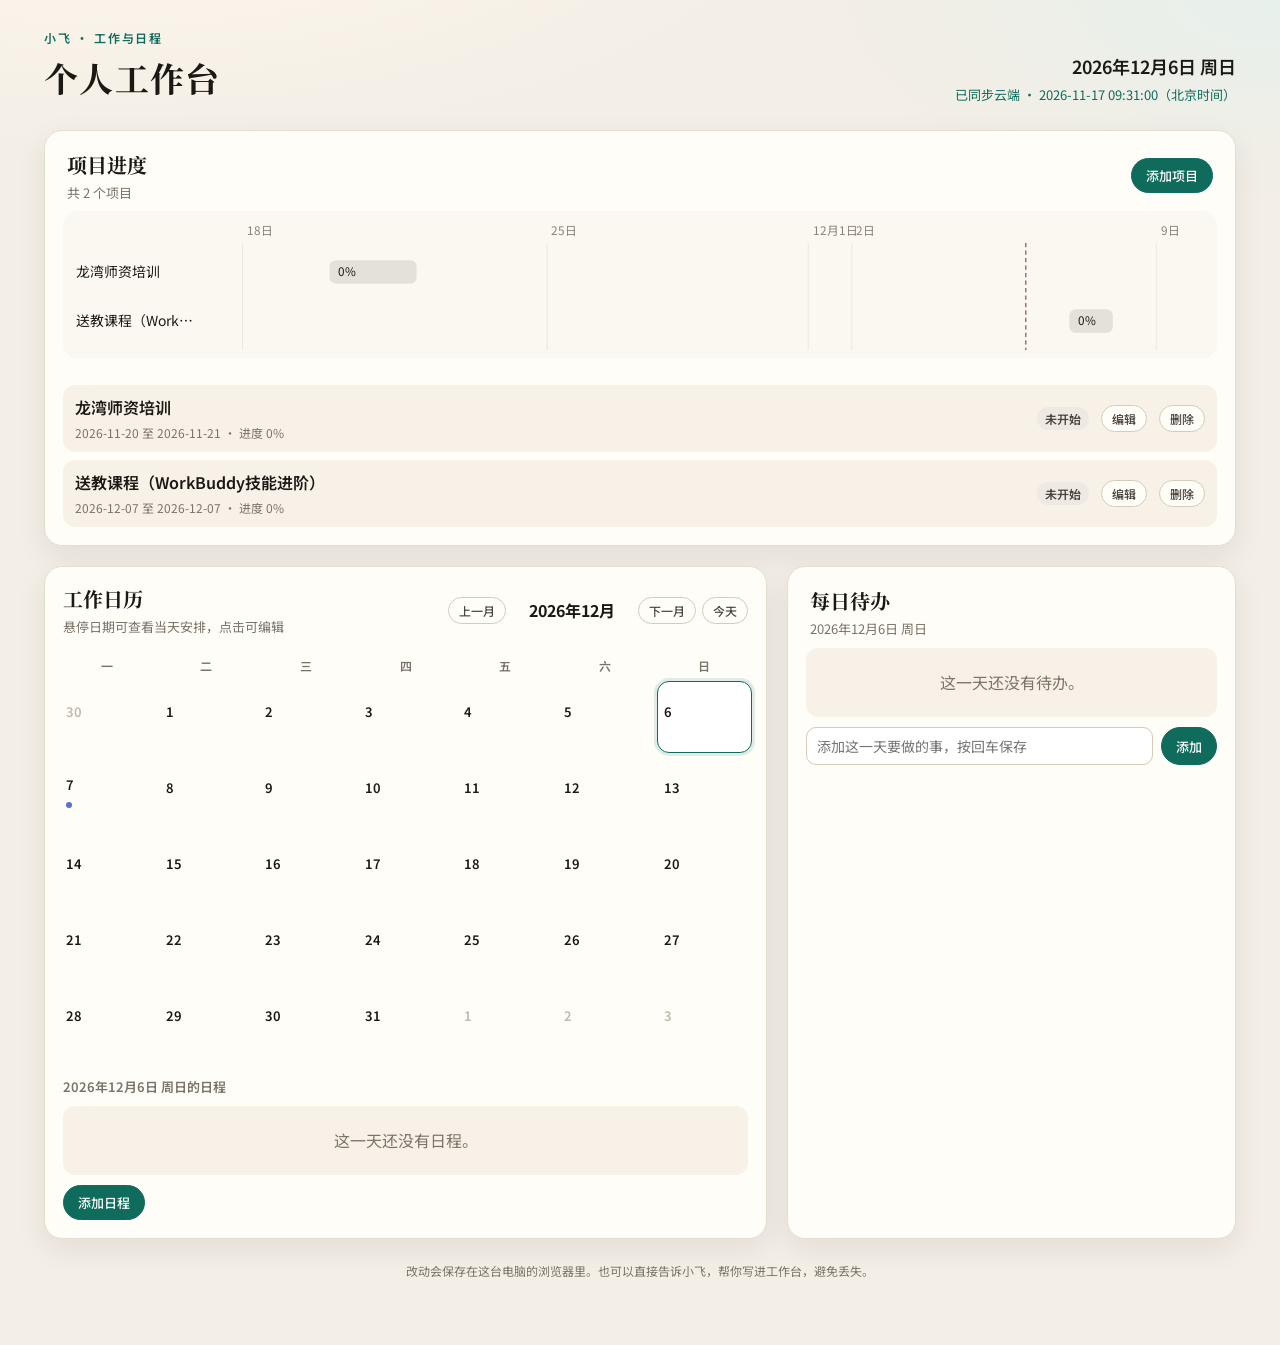
==== docs/workbench/index.html @ 5ea53471 "Add personal workbench static pages under docs/workbench Publish the workbench at /workbench/ on Git" ====
<!DOCTYPE html>
<html lang="zh-Hans">
<head>
  <meta charset="UTF-8" />
  <meta name="viewport" content="width=device-width, initial-scale=1" />
  <title>个人工作台</title>
  <link rel="preconnect" href="https://fonts.googleapis.com" />
  <link rel="preconnect" href="https://fonts.gstatic.com" crossorigin />
  <link href="https://fonts.googleapis.com/css2?family=Noto+Sans+SC:wght@400;500;600;700&family=Noto+Serif+SC:wght@600;700&display=swap" rel="stylesheet" />
  <style>
    :root {
      --bg: #f3eee6;
      --bg-deep: #ebe4d8;
      --paper: #fffdf8;
      --paper-2: #f7f1e8;
      --ink: #1c1915;
      --ink-2: #4a453d;
      --ink-3: #7a7368;
      --line: #e5ddd0;
      --line-strong: #d4cbb8;
      --teal: #0f6b5c;
      --teal-deep: #0b5448;
      --teal-soft: #e6f3ef;
      --amber: #b45309;
      --amber-soft: #f8ead8;
      --rose: #9f2d3a;
      --rose-soft: #f8e8ea;
      --green: #2f6f4e;
      --green-soft: #e5f3ea;
      --shadow: 0 10px 30px rgba(50, 40, 20, 0.08);
      --shadow-hover: 0 16px 40px rgba(50, 40, 20, 0.14);
      --radius: 18px;
      --font: "Noto Sans SC", "PingFang SC", "Microsoft YaHei", sans-serif;
      --serif: "Noto Serif SC", "Songti SC", serif;
    }
    * { box-sizing: border-box; }
    html, body { margin: 0; padding: 0; }
    body {
      font-family: var(--font);
      color: var(--ink);
      background:
        radial-gradient(1200px 500px at 10% -10%, #fff8ec 0%, transparent 60%),
        radial-gradient(900px 400px at 100% 0%, #e7f0eb 0%, transparent 50%),
        var(--bg);
      min-height: 100vh;
      line-height: 1.6;
    }
    button, input, select, textarea { font-family: inherit; }
    button { cursor: pointer; }
    .wrap {
      max-width: 1240px;
      margin: 0 auto;
      padding: 28px 24px 64px;
    }
    header.app-header {
      display: flex;
      align-items: flex-end;
      justify-content: space-between;
      gap: 16px;
      margin-bottom: 24px;
    }
    .brand-kicker {
      margin: 0 0 4px;
      color: var(--teal);
      font-size: 12px;
      font-weight: 600;
      letter-spacing: 0.14em;
    }
    h1 {
      font-family: var(--serif);
      font-size: 34px;
      font-weight: 700;
      margin: 0;
      letter-spacing: 0.04em;
    }
    .header-date {
      text-align: right;
      color: var(--ink-2);
    }
    .header-date strong {
      display: block;
      font-size: 18px;
      font-weight: 600;
      color: var(--ink);
    }
    .header-date span { font-size: 13px; color: var(--ink-3); }
    .sync-status { display: block; margin-top: 4px; }
    .sync-status.ok { color: var(--teal); }
    .sync-status.off { color: var(--amber); }
    .card {
      background: var(--paper);
      border: 1px solid var(--line);
      border-radius: var(--radius);
      box-shadow: var(--shadow);
    }
    .section-head {
      display: flex;
      align-items: center;
      justify-content: space-between;
      gap: 12px;
      padding: 18px 22px 0;
    }
    .section-head h2 {
      margin: 0;
      font-family: var(--serif);
      font-size: 20px;
      font-weight: 700;
    }
    .section-head p {
      margin: 2px 0 0;
      color: var(--ink-3);
      font-size: 13px;
    }
    .btn {
      border: 1px solid var(--line-strong);
      background: var(--paper);
      color: var(--ink-2);
      border-radius: 999px;
      padding: 7px 14px;
      font-size: 13px;
      font-weight: 500;
      transition: 0.15s ease;
    }
    .btn:hover { border-color: var(--teal); color: var(--teal-deep); background: var(--teal-soft); }
    .btn.primary {
      background: var(--teal);
      border-color: var(--teal);
      color: #fff;
    }
    .btn.primary:hover { background: var(--teal-deep); border-color: var(--teal-deep); color: #fff; }
    .btn.ghost { background: transparent; }
    .btn.danger:hover { background: var(--rose-soft); border-color: var(--rose); color: var(--rose); }
    .btn.tiny { padding: 4px 10px; font-size: 12px; }
    .grid-main {
      display: grid;
      grid-template-columns: minmax(0, 1.45fr) minmax(320px, 0.9fr);
      gap: 20px;
      margin-top: 20px;
    }
    .gantt-wrap { padding: 8px 18px 20px; overflow-x: auto; }
    .gantt-empty, .list-empty {
      margin: 16px 22px 22px;
      padding: 22px;
      background: var(--paper-2);
      border-radius: 12px;
      color: var(--ink-3);
      text-align: center;
    }
    .project-list { padding: 0 18px 18px; display: flex; flex-direction: column; gap: 8px; }
    .project-row {
      display: grid;
      grid-template-columns: 1fr auto auto auto;
      gap: 12px;
      align-items: center;
      padding: 10px 12px;
      border-radius: 12px;
      background: var(--paper-2);
    }
    .project-row b { font-weight: 600; }
    .project-row .meta { color: var(--ink-3); font-size: 12px; margin-top: 2px; }
    .status {
      display: inline-flex;
      align-items: center;
      border-radius: 999px;
      padding: 2px 8px;
      font-size: 12px;
      font-weight: 600;
    }
    .status.todo { background: #eeeae3; color: var(--ink-2); }
    .status.doing { background: var(--teal-soft); color: var(--teal-deep); }
    .status.done { background: var(--green-soft); color: var(--green); }
    .status.pause { background: var(--amber-soft); color: var(--amber); }
    .cal-head {
      display: flex;
      align-items: center;
      justify-content: space-between;
      padding: 16px 18px 8px;
    }
    .cal-nav { display: flex; align-items: center; gap: 6px; }
    .cal-title { font-weight: 700; font-size: 16px; min-width: 120px; text-align: center; }
    .cal-weekdays, .cal-grid {
      display: grid;
      grid-template-columns: repeat(7, 1fr);
      gap: 4px;
      padding: 0 14px;
    }
    .cal-weekdays { padding-top: 4px; }
    .cal-weekdays span {
      text-align: center;
      font-size: 12px;
      color: var(--ink-3);
      font-weight: 600;
      padding: 6px 0;
    }
    .day {
      position: relative;
      min-height: 72px;
      border: 1px solid transparent;
      border-radius: 12px;
      padding: 6px 6px 8px;
      background: transparent;
      text-align: left;
      color: var(--ink);
      transition: 0.12s ease;
    }
    .day:hover, .day.has-items:hover {
      background: var(--paper);
      border-color: var(--line-strong);
      box-shadow: var(--shadow);
      z-index: 2;
    }
    .day.out { color: #c0b8aa; }
    .day.today {
      background: var(--teal-soft);
      border-color: #cfe4de;
    }
    .day.selected {
      background: #fff;
      border-color: var(--teal);
      box-shadow: 0 0 0 3px rgba(15, 107, 92, 0.12);
    }
    .day .num { font-size: 13px; font-weight: 600; }
    .dots { display: flex; gap: 3px; margin-top: 8px; flex-wrap: wrap; }
    .dot { width: 6px; height: 6px; border-radius: 50%; }
    .dot.event { background: var(--teal); }
    .dot.todo { background: var(--amber); }
    .dot.project { background: #5b6fd6; }
    .day-preview {
      margin-top: 6px;
      font-size: 11px;
      color: var(--ink-2);
      line-height: 1.35;
      display: -webkit-box;
      -webkit-line-clamp: 2;
      -webkit-box-orient: vertical;
      overflow: hidden;
    }
    .hovercard {
      position: fixed;
      z-index: 40;
      width: 280px;
      background: #fff;
      border: 1px solid var(--line-strong);
      border-radius: 16px;
      box-shadow: var(--shadow-hover);
      padding: 14px 14px 12px;
      pointer-events: none;
      opacity: 0;
      transform: translateY(4px);
      transition: opacity 0.12s ease, transform 0.12s ease;
    }
    .hovercard.show { opacity: 1; transform: translateY(0); }
    .hovercard h3 {
      margin: 0 0 8px;
      font-size: 14px;
      font-family: var(--serif);
    }
    .hovercard .hc-item {
      font-size: 12.5px;
      padding: 5px 0;
      border-top: 1px solid var(--line);
      display: flex;
      gap: 8px;
      align-items: flex-start;
    }
    .hovercard .hc-item:first-of-type { border-top: 0; }
    .hovercard .tag {
      flex: 0 0 auto;
      font-size: 11px;
      font-weight: 600;
      color: var(--teal-deep);
      background: var(--teal-soft);
      border-radius: 999px;
      padding: 0 6px;
      line-height: 18px;
    }
    .hovercard .tag.todo { color: var(--amber); background: var(--amber-soft); }
    .hovercard .tag.project { color: #3d4cb3; background: #eceefb; }
    .hovercard .muted { color: var(--ink-3); font-size: 12px; padding: 6px 0 2px; }
    .day-panel { padding: 8px 18px 18px; }
    .day-panel h3 {
      margin: 12px 0 8px;
      font-size: 13px;
      color: var(--ink-3);
      font-weight: 600;
    }
    .event-row, .todo-row {
      display: flex;
      align-items: flex-start;
      gap: 10px;
      padding: 10px 12px;
      border-radius: 12px;
      background: var(--paper-2);
      margin-bottom: 8px;
    }
    .todo-row.done .todo-text { color: var(--ink-3); text-decoration: line-through; }
    .todo-row .todo-text, .event-row .event-text { flex: 1; }
    .event-time { color: var(--teal-deep); font-size: 12px; font-weight: 600; min-width: 92px; }
    .check {
      width: 18px; height: 18px; border-radius: 5px;
      border: 1.5px solid var(--line-strong);
      background: #fff;
      color: #fff;
      display: grid; place-items: center;
      flex: 0 0 18px;
      margin-top: 2px;
      padding: 0;
    }
    .check.on { background: var(--teal); border-color: var(--teal); }
    .composer {
      display: flex;
      gap: 8px;
      margin-top: 8px;
    }
    .composer input, .field input, .field select {
      flex: 1;
      border: 1px solid var(--line-strong);
      background: #fff;
      border-radius: 10px;
      padding: 8px 10px;
      font-size: 14px;
      color: var(--ink);
      outline: none;
    }
    .composer input:focus, .field input:focus, .field select:focus {
      border-color: var(--teal);
      box-shadow: 0 0 0 3px rgba(15, 107, 92, 0.12);
    }
    .todo-count { color: var(--ink-3); font-size: 13px; }
    dialog {
      border: 0;
      border-radius: 20px;
      padding: 0;
      width: min(520px, 92vw);
      box-shadow: var(--shadow-hover);
    }
    dialog::backdrop { background: rgba(40, 32, 20, 0.28); }
    .modal { padding: 22px 22px 18px; }
    .modal h3 { margin: 0 0 14px; font-family: var(--serif); font-size: 20px; }
    .fields { display: grid; grid-template-columns: 1fr 1fr; gap: 12px; }
    .field { display: flex; flex-direction: column; gap: 6px; }
    .field.span-2 { grid-column: 1 / -1; }
    .field label { font-size: 12px; color: var(--ink-3); font-weight: 600; }
    .modal-actions { display: flex; justify-content: flex-end; gap: 8px; margin-top: 16px; }
    .error { color: var(--rose); font-size: 13px; margin-top: 8px; }
    footer.note {
      margin-top: 22px;
      color: var(--ink-3);
      font-size: 12px;
      text-align: center;
    }
    @media (max-width: 900px) {
      .grid-main, .project-row, .fields { grid-template-columns: 1fr; }
      header.app-header { align-items: flex-start; flex-direction: column; }
      .header-date { text-align: left; }
      h1 { font-size: 28px; }
    }
  </style>
</head>
<body>
  <div class="wrap">
    <header class="app-header">
      <div>
        <p class="brand-kicker">小飞 · 工作与日程</p>
        <h1>个人工作台</h1>
      </div>
      <div class="header-date">
        <strong id="todayLabel"></strong>
        <span id="syncStatus" class="sync-status">正在连接云端…</span>
      </div>
    </header>

    <section class="card" id="projectCard">
      <div class="section-head">
        <div>
          <h2>项目进度</h2>
          <p id="projectSummary">甘特图按起止日期展开</p>
        </div>
        <button class="btn primary" id="addProjectBtn" type="button">添加项目</button>
      </div>
      <div class="gantt-wrap" id="ganttWrap"></div>
      <div class="project-list" id="projectList"></div>
    </section>

    <div class="grid-main">
      <section class="card">
        <div class="cal-head">
          <div>
            <h2 style="font-family:var(--serif);font-size:20px;margin:0;">工作日历</h2>
            <p style="margin:2px 0 0;color:var(--ink-3);font-size:13px;">悬停日期可查看当天安排，点击可编辑</p>
          </div>
          <div class="cal-nav">
            <button class="btn tiny" id="prevMonth" type="button">上一月</button>
            <div class="cal-title" id="monthTitle"></div>
            <button class="btn tiny" id="nextMonth" type="button">下一月</button>
            <button class="btn tiny" id="toToday" type="button">今天</button>
          </div>
        </div>
        <div class="cal-weekdays" id="weekdays"></div>
        <div class="cal-grid" id="calGrid"></div>
        <div class="day-panel">
          <h3 id="eventPanelTitle">当天日程</h3>
          <div id="eventList"></div>
          <button class="btn primary" id="addEventBtn" type="button">添加日程</button>
        </div>
      </section>

      <section class="card">
        <div class="section-head">
          <div>
            <h2 id="todoHeading">每日待办</h2>
            <p class="todo-count" id="todoCount"></p>
          </div>
        </div>
        <div class="day-panel">
          <div id="todoList"></div>
          <form class="composer" id="todoForm">
            <input id="todoInput" placeholder="添加这一天要做的事，按回车保存" autocomplete="off" />
            <button class="btn primary" type="submit">添加</button>
          </form>
        </div>
      </section>
    </div>

    <footer class="note">改动会保存在这台电脑的浏览器里。也可以直接告诉小飞，帮你写进工作台，避免丢失。</footer>
  </div>

  <div class="hovercard" id="hovercard"></div>

  <dialog id="projectDialog">
    <form class="modal" id="projectForm">
      <h3 id="projectDialogTitle">添加项目</h3>
      <div class="fields">
        <div class="field span-2">
          <label for="pName">项目名称</label>
          <input id="pName" required placeholder="例如：龙湾师资培训" />
        </div>
        <div class="field">
          <label for="pStart">开始日期</label>
          <input id="pStart" type="date" required />
        </div>
        <div class="field">
          <label for="pEnd">结束日期</label>
          <input id="pEnd" type="date" required />
        </div>
        <div class="field">
          <label for="pProgress">进度（0-100）</label>
          <input id="pProgress" type="number" min="0" max="100" value="0" required />
        </div>
        <div class="field">
          <label for="pStatus">状态</label>
          <select id="pStatus">
            <option>未开始</option>
            <option>进行中</option>
            <option>已完成</option>
            <option>已暂停</option>
          </select>
        </div>
      </div>
      <div class="error" id="projectError"></div>
      <div class="modal-actions">
        <button class="btn ghost" type="button" id="cancelProject">取消</button>
        <button class="btn primary" type="submit">保存</button>
      </div>
    </form>
  </dialog>

  <dialog id="eventDialog">
    <form class="modal" id="eventForm">
      <h3 id="eventDialogTitle">添加日程</h3>
      <div class="fields">
        <div class="field span-2">
          <label for="eTitle">日程标题</label>
          <input id="eTitle" required placeholder="例如：课程通知发布" />
        </div>
        <div class="field">
          <label for="eDate">日期</label>
          <input id="eDate" type="date" required />
        </div>
        <div class="field">
          <label for="eStart">开始时间</label>
          <input id="eStart" type="time" required value="09:00" />
        </div>
        <div class="field span-2">
          <label for="eEnd">结束时间</label>
          <input id="eEnd" type="time" required value="10:00" />
        </div>
      </div>
      <div class="error" id="eventError"></div>
      <div class="modal-actions">
        <button class="btn ghost" type="button" id="cancelEvent">取消</button>
        <button class="btn primary" type="submit">保存</button>
      </div>
    </form>
  </dialog>

  <script>
    const STORAGE_KEY = "xiaofei-workbench-web-v1";
    const DATA_URL = "data.json";
    const WEEKDAYS = ["一", "二", "三", "四", "五", "六", "日"];
    const SEED = {
      updatedAt: "2026-11-17T09:31:00+08:00",
      projects: [
        { id: "p-longwan-202611", name: "龙湾师资培训", start: "2026-11-20", end: "2026-11-21", progress: 0, status: "未开始" },
        { id: "p-songjiao-20261207", name: "送教课程（WorkBuddy技能进阶）", start: "2026-12-07", end: "2026-12-07", progress: 0, status: "未开始" }
      ],
      events: [],
      todos: [
        { id: "t-20261117-1", date: "2026-11-17", text: "龙湾师资工作编辑课程通知（发布通知）", done: false },
        { id: "t-20261117-2", date: "2026-11-17", text: "报销盖章审批", done: false },
        { id: "t-20261117-3", date: "2026-11-17", text: "龙湾师资工作手册更新，编辑主持词，梳理现场工作安排", done: false },
        { id: "t-20261117-4", date: "2026-11-17", text: "龙湾师资所有对接工作完成", done: false },
        { id: "t-20261117-5", date: "2026-11-17", text: "周四视频剪辑备课", done: false },
        { id: "t-20261117-6", date: "2026-11-17", text: "和夏老师分工后面的课程怎么上", done: false },
        { id: "t-20261117-7", date: "2026-11-17", text: "刷高校教资课程", done: false }
      ],
      deletedIds: []
    };

    const $ = (id) => document.getElementById(id);
    const pad2 = (n) => String(n).padStart(2, "0");
    const toIso = (d) => `${d.getFullYear()}-${pad2(d.getMonth() + 1)}-${pad2(d.getDate())}`;
    const todayIso = () => toIso(new Date());
    const parseIso = (iso) => {
      const [y, m, d] = iso.split("-").map(Number);
      return new Date(y, m - 1, d);
    };
    const addDays = (iso, n) => {
      const d = parseIso(iso);
      d.setDate(d.getDate() + n);
      return toIso(d);
    };
    const startOfWeekMonday = (iso) => {
      const d = parseIso(iso);
      const offset = d.getDay() === 0 ? -6 : 1 - d.getDay();
      return addDays(iso, offset);
    };
    const formatLong = (iso) => {
      const d = parseIso(iso);
      return `${d.getFullYear()}年${d.getMonth() + 1}月${d.getDate()}日 周${["日","一","二","三","四","五","六"][d.getDay()]}`;
    };
    const formatMonth = (iso) => {
      const d = parseIso(iso);
      return `${d.getFullYear()}年${d.getMonth() + 1}月`;
    };
    const daysBetween = (a, b) => Math.round((parseIso(b) - parseIso(a)) / 86400000);
    const newId = (prefix) => `${prefix}-${Date.now().toString(36)}-${Math.random().toString(36).slice(2, 8)}`;
    const timeToNum = (t) => {
      const [h, m] = t.split(":").map(Number);
      return h + m / 60;
    };
    const numToTime = (n) => `${pad2(Math.floor(n))}:${pad2(Math.round((n - Math.floor(n)) * 60) % 60)}`;
    const escapeHtml = (s) => String(s)
      .replaceAll("&", "&amp;")
      .replaceAll("<", "&lt;")
      .replaceAll(">", "&gt;")
      .replaceAll('"', "&quot;");
    const statusClass = (s) => ({ "未开始": "todo", "进行中": "doing", "已完成": "done", "已暂停": "pause" }[s] || "todo");

    function readLocal() {
      try { return JSON.parse(localStorage.getItem(STORAGE_KEY) || "null"); } catch { return null; }
    }
    function setSyncStatus(kind, updatedAt) {
      const el = $("syncStatus");
      if (!el) return;
      el.className = "sync-status " + (kind === "ok" ? "ok" : kind === "off" ? "off" : "");
      if (kind === "ok") {
        const when = updatedAt ? String(updatedAt).replace("T", " ").replace(/\+08:00$/, "（北京时间）") : "";
        el.textContent = when ? "已同步云端 · " + when : "已同步云端";
      } else if (kind === "off") {
        el.textContent = "暂时连不上云端，先显示本地备份";
      } else {
        el.textContent = "正在连接云端…";
      }
    }
    function mergeStores(cloud, local) {
      const deleted = new Set([...(cloud?.deletedIds || []), ...(local?.deletedIds || [])]);
      const mergeList = (baseList, otherList) => {
        const map = new Map();
        for (const item of baseList || []) if (item && item.id && !deleted.has(item.id)) map.set(item.id, item);
        for (const item of otherList || []) {
          if (!item || !item.id || deleted.has(item.id)) continue;
          const prev = map.get(item.id);
          if (!prev) map.set(item.id, item);
          else if ((item.updatedAt || "") > (prev.updatedAt || "")) map.set(item.id, item);
        }
        return [...map.values()];
      };
      const cloudTime = cloud?.updatedAt || "";
      const localTime = local?.updatedAt || "";
      const cloudFirst = !localTime || cloudTime >= localTime;
      const first = cloudFirst ? cloud : local;
      const second = cloudFirst ? local : cloud;
      return {
        updatedAt: cloudTime >= localTime ? cloudTime : localTime,
        projects: mergeList(first?.projects, second?.projects),
        events: mergeList(first?.events, second?.events),
        todos: mergeList(first?.todos, second?.todos),
        deletedIds: [...deleted]
      };
    }
    function loadStore() {
      return mergeStores(SEED, readLocal());
    }
    function nowStamp() {
      const d = new Date();
      const tz = -d.getTimezoneOffset();
      const sign = tz >= 0 ? "+" : "-";
      const hh = pad2(Math.floor(Math.abs(tz) / 60));
      const mm = pad2(Math.abs(tz) % 60);
      return `${d.getFullYear()}-${pad2(d.getMonth() + 1)}-${pad2(d.getDate())}T${pad2(d.getHours())}:${pad2(d.getMinutes())}:${pad2(d.getSeconds())}${sign}${hh}:${mm}`;
    }
    function saveStore(touched) {
      const stamp = nowStamp();
      state.updatedAt = stamp;
      if (touched && touched.id) touched.updatedAt = stamp;
      localStorage.setItem(STORAGE_KEY, JSON.stringify(state));
    }
    function applyState(next) {
      state.updatedAt = next.updatedAt;
      state.projects = next.projects;
      state.events = next.events;
      state.todos = next.todos;
      state.deletedIds = next.deletedIds;
      saveStore();
    }
    async function refreshFromCloud() {
      setSyncStatus("pending");
      try {
        const res = await fetch(DATA_URL + "?t=" + Date.now(), { cache: "no-store" });
        if (!res.ok) throw new Error(String(res.status));
        const cloud = await res.json();
        applyState(mergeStores(cloud, readLocal()));
        setSyncStatus("ok", cloud.updatedAt || state.updatedAt);
        renderAll();
      } catch (err) {
        setSyncStatus("off");
      }
    }

    let state = loadStore();
    let monthCursor = todayIso().slice(0, 7) + "-01";
    let selectedDate = todayIso();
    let editingProjectId = null;
    let editingEventId = null;
    let hoverTimer = 0;

    function itemsOnDate(iso) {
      const projects = state.projects.filter((p) => p.start <= iso && iso <= p.end);
      const events = state.events.filter((e) => e.date === iso).sort((a, b) => a.start - b.start);
      const todos = state.todos.filter((t) => t.date === iso).sort((a, b) => Number(a.done) - Number(b.done));
      return { projects, events, todos };
    }

    function renderHeader() {
      $("todayLabel").textContent = formatLong(todayIso());
    }

    function renderProjects() {
      const list = $("projectList");
      const wrap = $("ganttWrap");
      const items = state.projects.slice().sort((a, b) => a.start === b.start ? a.name.localeCompare(b.name, "zh-Hans") : a.start < b.start ? -1 : 1);
      $("projectSummary").textContent = items.length ? `共 ${items.length} 个项目` : "还没有项目，点击右上角添加";
      if (!items.length) {
        wrap.innerHTML = "";
        list.innerHTML = `<div class="list-empty">还没有项目。添加后会在这里看到甘特图。</div>`;
        return;
      }
      wrap.innerHTML = renderGantt(items);
      list.innerHTML = items.map((p) => `
        <div class="project-row">
          <div>
            <b>${escapeHtml(p.name)}</b>
            <div class="meta">${p.start} 至 ${p.end} · 进度 ${p.progress}%</div>
          </div>
          <span class="status ${statusClass(p.status)}">${p.status}</span>
          <button class="btn tiny" data-edit-project="${p.id}" type="button">编辑</button>
          <button class="btn tiny danger" data-del-project="${p.id}" type="button">删除</button>
        </div>
      `).join("");
    }

    function renderGantt(projects) {
      const today = todayIso();
      let from = projects.map((p) => p.start).reduce((a, b) => a < b ? a : b);
      let to = projects.map((p) => p.end).reduce((a, b) => a > b ? a : b);
      if (today < from) from = today;
      if (today > to) to = today;
      from = addDays(from, -2);
      to = addDays(to, 2);
      const count = Math.max(daysBetween(from, to) + 1, 1);
      const rowH = 46, headH = 36, width = 1080, labelW = 168, plotW = width - labelW - 16;
      const height = headH + projects.length * rowH + 10;
      const xFor = (iso) => labelW + (daysBetween(from, iso) / count) * plotW;
      const wFor = (s, e) => (Math.max(daysBetween(s, e) + 1, 1) / count) * plotW;
      const tickEvery = count > 90 ? 14 : 7;
      const ticks = [];
      for (let i = 0; i < count; i++) {
        const day = addDays(from, i);
        if (i === 0 || day.endsWith("-01") || i % tickEvery === 0) ticks.push(day);
      }
      const todayX = xFor(today);
      const fills = { "已完成": "#cfe8d8", "已暂停": "#f3ddc0", "未开始": "#e6e1d8", "进行中": "#9ed0c5" };
      const tickSvg = ticks.map((tick) => {
        const x = xFor(tick);
        const label = tick.endsWith("-01") ? `${Number(tick.slice(5, 7))}月${Number(tick.slice(8))}日` : `${Number(tick.slice(8))}日`;
        return `<g>
          <line x1="${x}" x2="${x}" y1="${headH - 6}" y2="${height - 8}" stroke="#efe8dc" />
          <text x="${x + 4}" y="22" fill="#8a8276" font-size="11" font-family="inherit">${label}</text>
        </g>`;
      }).join("");
      const rows = projects.map((p, i) => {
        const y = headH + i * rowH + 10;
        const x = xFor(p.start);
        const barW = Math.max(wFor(p.start, p.end), 10);
        const progressW = barW * (p.progress / 100);
        const short = p.name.length > 9 ? `${escapeHtml(p.name.slice(0, 9))}…` : escapeHtml(p.name);
        return `<g>
          <text x="12" y="${y + 16}" fill="#1c1915" font-size="13" font-family="inherit">${short}
            <title>${escapeHtml(p.name)}</title>
          </text>
          <rect x="${x}" y="${y}" width="${barW}" height="22" rx="6" fill="${fills[p.status] || "#9ed0c5"}" />
          <rect x="${x}" y="${y}" width="${progressW}" height="22" rx="6" fill="#0f6b5c" opacity="0.35" />
          <text x="${x + 8}" y="${y + 15}" fill="#1c1915" font-size="11">${p.progress}%</text>
        </g>`;
      }).join("");
      return `<svg viewBox="0 0 ${width} ${height}" width="100%" role="img" aria-label="项目进度甘特图">
        <rect width="${width}" height="${height}" fill="#fbf7f1" rx="14" />
        ${tickSvg}
        <line x1="${todayX}" x2="${todayX}" y1="${headH - 6}" y2="${height - 8}" stroke="#9f2d3a" stroke-dasharray="4 3" />
        ${rows}
      </svg>`;
    }

    function monthCells(monthIso) {
      const first = monthIso.slice(0, 7) + "-01";
      const gridStart = startOfWeekMonday(first);
      const next = addDays(first, 32).slice(0, 7) + "-01";
      const last = addDays(next, -1);
      const gridEnd = addDays(startOfWeekMonday(last), 6);
      const cells = [];
      for (let d = gridStart; d <= gridEnd; d = addDays(d, 1)) cells.push(d);
      return cells;
    }

    function renderCalendar() {
      $("monthTitle").textContent = formatMonth(monthCursor);
      $("weekdays").innerHTML = WEEKDAYS.map((w) => `<span>${w}</span>`).join("");
      const month = monthCursor.slice(0, 7);
      const today = todayIso();
      $("calGrid").innerHTML = monthCells(monthCursor).map((iso) => {
        const inMonth = iso.slice(0, 7) === month;
        const { projects, events, todos } = itemsOnDate(iso);
        const cls = [
          "day",
          inMonth ? "" : "out",
          iso === today ? "today" : "",
          iso === selectedDate ? "selected" : "",
          (projects.length + events.length + todos.length) ? "has-items" : ""
        ].join(" ");
        const preview = [...events.map((e) => e.title), ...todos.filter((t) => !t.done).map((t) => t.text)][0] || "";
        const dots = [
          events.length ? '<i class="dot event"></i>' : "",
          todos.length ? '<i class="dot todo"></i>' : "",
          projects.length ? '<i class="dot project"></i>' : ""
        ].join("");
        return `<button type="button" class="${cls}" data-date="${iso}" aria-label="${formatLong(iso)}">
          <div class="num">${Number(iso.slice(8))}</div>
          <div class="dots">${dots}</div>
          ${preview && inMonth ? `<div class="day-preview">${escapeHtml(preview)}</div>` : ""}
        </button>`;
      }).join("");
    }

    function hoverContent(iso) {
      const { projects, events, todos } = itemsOnDate(iso);
      const rows = [
        ...events.map((e) => `<div class="hc-item"><span class="tag">日程</span><div>${escapeHtml(e.title)}<div class="muted">${numToTime(e.start)}–${numToTime(e.end)}</div></div></div>`),
        ...todos.map((t) => `<div class="hc-item"><span class="tag todo">待办</span><div>${t.done ? "（已完成）" : ""}${escapeHtml(t.text)}</div></div>`),
        ...projects.map((p) => `<div class="hc-item"><span class="tag project">项目</span><div>${escapeHtml(p.name)} · ${p.status}</div></div>`)
      ].join("");
      const body = rows || `<div class="muted">当天暂无安排</div>`;
      return `<h3>${formatLong(iso)}</h3>${body}`;
    }

    function placeHover(target) {
      const card = $("hovercard");
      const rect = target.getBoundingClientRect();
      const width = 280;
      let left = rect.left + rect.width / 2 - width / 2;
      left = Math.max(12, Math.min(left, window.innerWidth - width - 12));
      let top = rect.bottom + 8;
      card.style.left = `${left}px`;
      card.style.top = `${top}px`;
      card.classList.add("show");
      const cr = card.getBoundingClientRect();
      if (cr.bottom > window.innerHeight - 8) {
        top = rect.top - cr.height - 8;
        card.style.top = `${Math.max(8, top)}px`;
      }
    }

    function showHover(btn) {
      clearTimeout(hoverTimer);
      const iso = btn.getAttribute("data-date");
      const card = $("hovercard");
      card.innerHTML = hoverContent(iso);
      placeHover(btn);
    }
    function hideHover() {
      hoverTimer = setTimeout(() => $("hovercard").classList.remove("show"), 80);
    }

    function renderDayPanels() {
      const { events, todos } = itemsOnDate(selectedDate);
      $("eventPanelTitle").textContent = `${formatLong(selectedDate)}的日程`;
      $("todoHeading").textContent = "每日待办";
      const open = todos.filter((t) => !t.done).length;
      $("todoCount").textContent = todos.length ? `${formatLong(selectedDate)} · ${open}/${todos.length} 未完成` : formatLong(selectedDate);
      $("eventList").innerHTML = events.length ? events.map((e) => `
        <div class="event-row">
          <div class="event-time">${numToTime(e.start)}–${numToTime(e.end)}</div>
          <div class="event-text">${escapeHtml(e.title)}</div>
          <button class="btn tiny" data-edit-event="${e.id}" type="button">编辑</button>
          <button class="btn tiny danger" data-del-event="${e.id}" type="button">删除</button>
        </div>
      `).join("") : `<div class="list-empty" style="margin:0 0 10px;">这一天还没有日程。</div>`;
      $("todoList").innerHTML = todos.length ? todos.map((t) => `
        <div class="todo-row ${t.done ? "done" : ""}">
          <button class="check ${t.done ? "on" : ""}" data-toggle-todo="${t.id}" type="button" aria-label="标记完成">${t.done ? "✓" : ""}</button>
          <div class="todo-text">${escapeHtml(t.text)}</div>
          <button class="btn tiny" data-edit-todo="${t.id}" type="button">编辑</button>
          <button class="btn tiny danger" data-del-todo="${t.id}" type="button">删除</button>
        </div>
      `).join("") : `<div class="list-empty" style="margin:0 0 10px;">这一天还没有待办。</div>`;
    }

    function renderAll() {
      renderHeader();
      renderProjects();
      renderCalendar();
      renderDayPanels();
    }

    function removeItem(kind, id) {
      state[kind] = state[kind].filter((item) => item.id !== id);
      if (!state.deletedIds.includes(id)) state.deletedIds.push(id);
      saveStore();
      renderAll();
    }

    $("prevMonth").onclick = () => {
      const d = parseIso(monthCursor);
      monthCursor = toIso(new Date(d.getFullYear(), d.getMonth() - 1, 1));
      renderCalendar();
    };
    $("nextMonth").onclick = () => {
      const d = parseIso(monthCursor);
      monthCursor = toIso(new Date(d.getFullYear(), d.getMonth() + 1, 1));
      renderCalendar();
    };
    $("toToday").onclick = () => {
      monthCursor = todayIso().slice(0, 7) + "-01";
      selectedDate = todayIso();
      renderAll();
    };

    $("calGrid").addEventListener("click", (e) => {
      const btn = e.target.closest(".day");
      if (!btn) return;
      selectedDate = btn.getAttribute("data-date");
      renderCalendar();
      renderDayPanels();
    });
    $("calGrid").addEventListener("pointerover", (e) => {
      const btn = e.target.closest(".day");
      if (btn) showHover(btn);
    });
    $("calGrid").addEventListener("pointerout", (e) => {
      const btn = e.target.closest(".day");
      if (btn && !btn.contains(e.relatedTarget)) hideHover();
    });
    window.addEventListener("scroll", () => $("hovercard").classList.remove("show"), { passive: true });

    $("addProjectBtn").onclick = () => {
      editingProjectId = null;
      $("projectDialogTitle").textContent = "添加项目";
      $("pName").value = "";
      $("pStart").value = todayIso();
      $("pEnd").value = todayIso();
      $("pProgress").value = "0";
      $("pStatus").value = "进行中";
      $("projectError").textContent = "";
      $("projectDialog").showModal();
    };
    $("cancelProject").onclick = () => $("projectDialog").close();
    $("projectForm").addEventListener("submit", (e) => {
      e.preventDefault();
      const name = $("pName").value.trim();
      const start = $("pStart").value;
      const end = $("pEnd").value;
      const progress = Number($("pProgress").value);
      if (!name) { $("projectError").textContent = "请填写项目名称。"; return; }
      if (!start || !end) { $("projectError").textContent = "请填写开始和结束日期。"; return; }
      if (end < start) { $("projectError").textContent = "结束日期不能早于开始日期。"; return; }
      if (!Number.isFinite(progress) || progress < 0 || progress > 100) { $("projectError").textContent = "进度请填写 0 到 100。"; return; }
      const next = { id: editingProjectId || newId("p"), name, start, end, progress: Math.round(progress), status: $("pStatus").value };
      if (editingProjectId) state.projects = state.projects.map((p) => p.id === editingProjectId ? next : p);
      else state.projects.push(next);
      saveStore();
      $("projectDialog").close();
      renderAll();
    });

    $("addEventBtn").onclick = () => {
      editingEventId = null;
      $("eventDialogTitle").textContent = "添加日程";
      $("eTitle").value = "";
      $("eDate").value = selectedDate;
      $("eStart").value = "09:00";
      $("eEnd").value = "10:00";
      $("eventError").textContent = "";
      $("eventDialog").showModal();
    };
    $("cancelEvent").onclick = () => $("eventDialog").close();
    $("eventForm").addEventListener("submit", (e) => {
      e.preventDefault();
      const title = $("eTitle").value.trim();
      const date = $("eDate").value;
      const start = timeToNum($("eStart").value);
      const end = timeToNum($("eEnd").value);
      if (!title) { $("eventError").textContent = "请填写日程标题。"; return; }
      if (!date) { $("eventError").textContent = "请选择日期。"; return; }
      if (!(end > start)) { $("eventError").textContent = "结束时间必须晚于开始时间。"; return; }
      const next = { id: editingEventId || newId("e"), date, title, start, end };
      if (editingEventId) state.events = state.events.map((item) => item.id === editingEventId ? next : item);
      else state.events.push(next);
      selectedDate = date;
      monthCursor = date.slice(0, 7) + "-01";
      saveStore();
      $("eventDialog").close();
      renderAll();
    });

    $("todoForm").addEventListener("submit", (e) => {
      e.preventDefault();
      const text = $("todoInput").value.trim();
      if (!text) return;
      state.todos.push({ id: newId("t"), date: selectedDate, text, done: false });
      $("todoInput").value = "";
      saveStore();
      renderAll();
    });

    document.body.addEventListener("click", (e) => {
      const editP = e.target.closest("[data-edit-project]");
      const delP = e.target.closest("[data-del-project]");
      const editE = e.target.closest("[data-edit-event]");
      const delE = e.target.closest("[data-del-event]");
      const toggleT = e.target.closest("[data-toggle-todo]");
      const editT = e.target.closest("[data-edit-todo]");
      const delT = e.target.closest("[data-del-todo]");
      if (editP) {
        const p = state.projects.find((x) => x.id === editP.getAttribute("data-edit-project"));
        if (!p) return;
        editingProjectId = p.id;
        $("projectDialogTitle").textContent = "编辑项目";
        $("pName").value = p.name;
        $("pStart").value = p.start;
        $("pEnd").value = p.end;
        $("pProgress").value = String(p.progress);
        $("pStatus").value = p.status;
        $("projectError").textContent = "";
        $("projectDialog").showModal();
      } else if (delP) {
        if (confirm("确定删除这个项目？")) removeItem("projects", delP.getAttribute("data-del-project"));
      } else if (editE) {
        const ev = state.events.find((x) => x.id === editE.getAttribute("data-edit-event"));
        if (!ev) return;
        editingEventId = ev.id;
        $("eventDialogTitle").textContent = "编辑日程";
        $("eTitle").value = ev.title;
        $("eDate").value = ev.date;
        $("eStart").value = numToTime(ev.start);
        $("eEnd").value = numToTime(ev.end);
        $("eventError").textContent = "";
        $("eventDialog").showModal();
      } else if (delE) {
        if (confirm("确定删除这条日程？")) removeItem("events", delE.getAttribute("data-del-event"));
      } else if (toggleT) {
        const id = toggleT.getAttribute("data-toggle-todo");
        state.todos = state.todos.map((t) => t.id === id ? { ...t, done: !t.done } : t);
        saveStore();
        renderAll();
      } else if (editT) {
        const id = editT.getAttribute("data-edit-todo");
        const t = state.todos.find((x) => x.id === id);
        if (!t) return;
        const next = prompt("编辑待办", t.text);
        if (next == null) return;
        const text = next.trim();
        if (!text) return;
        state.todos = state.todos.map((item) => item.id === id ? { ...item, text } : item);
        saveStore();
        renderAll();
      } else if (delT) {
        if (confirm("确定删除这条待办？")) removeItem("todos", delT.getAttribute("data-del-todo"));
      }
    });

    renderAll();
    refreshFromCloud();
  </script>
</body>
</html>
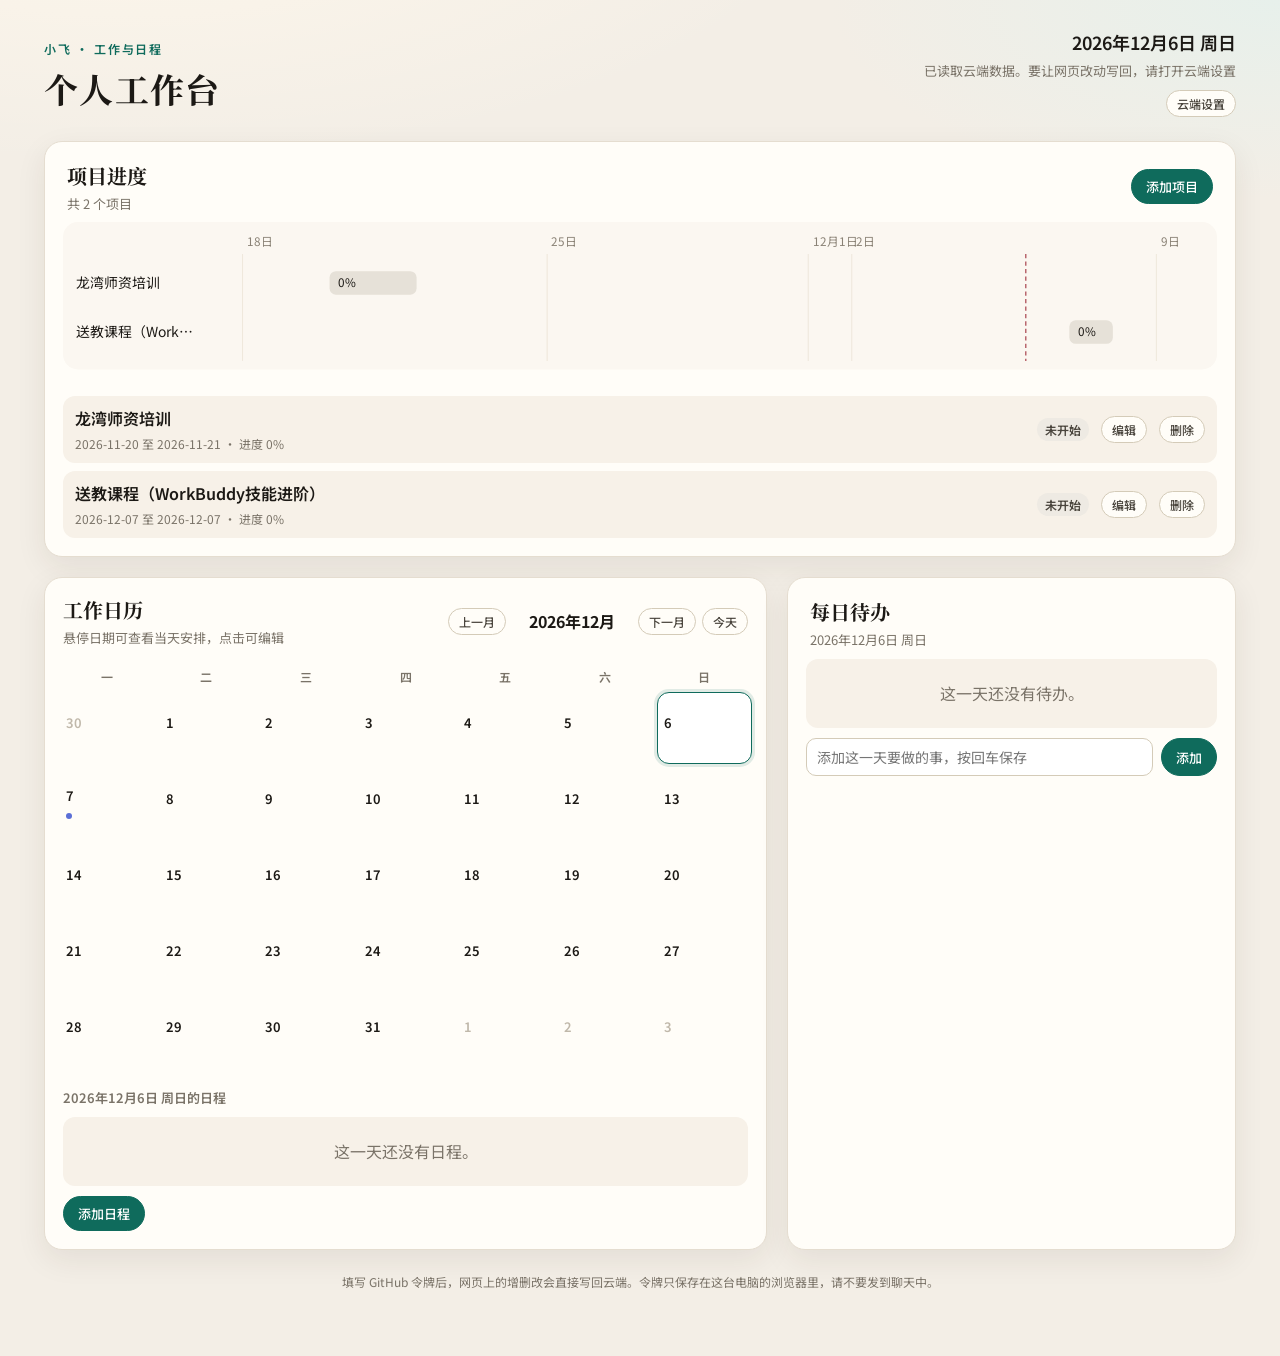
==== commit 6f8abd7d: "Update workbench with GitHub token cloud sync UI Replace docs/workbench/index.html so in-page edits " ====
--- a/docs/workbench/index.html
+++ b/docs/workbench/index.html
@@ -86,7 +86,13 @@
     .header-date span { font-size: 13px; color: var(--ink-3); }
     .sync-status { display: block; margin-top: 4px; }
     .sync-status.ok { color: var(--teal); }
-    .sync-status.off { color: var(--amber); }
+    .sync-status.off, .sync-status.auth, .sync-status.err { color: var(--amber); }
+    .sync-status.need { color: var(--ink-3); }
+    .header-date .btn { margin-top: 8px; }
+    .hint { color: var(--ink-3); font-size: 13px; line-height: 1.65; margin: 0 0 14px; }
+    .hint a { color: var(--teal); }
+    .hint ol { margin: 8px 0 0; padding-left: 1.2em; }
+    .token-state { font-size: 13px; margin: 0 0 10px; color: var(--ink-2); }
     .card {
       background: var(--paper);
       border: 1px solid var(--line);
@@ -367,6 +373,7 @@
       <div class="header-date">
         <strong id="todayLabel"></strong>
         <span id="syncStatus" class="sync-status">正在连接云端…</span>
+        <button class="btn tiny" id="syncSettingsBtn" type="button">云端设置</button>
       </div>
     </header>
 
@@ -422,7 +429,7 @@
       </section>
     </div>
 
-    <footer class="note">改动会保存在这台电脑的浏览器里。也可以直接告诉小飞，帮你写进工作台，避免丢失。</footer>
+    <footer class="note">填写 GitHub 令牌后，网页上的增删改会直接写回云端。令牌只保存在这台电脑的浏览器里，请不要发到聊天中。</footer>
   </div>
 
   <div class="hovercard" id="hovercard"></div>
@@ -494,9 +501,42 @@
     </form>
   </dialog>
 
+  <dialog id="syncDialog">
+    <form class="modal" id="syncForm">
+      <h3>云端写回设置</h3>
+      <p class="hint">令牌只存在这台电脑的浏览器里，不会写进网页源代码，也不要发送到聊天里。请用细粒度令牌，并且只授权这一个仓库。</p>
+      <div class="hint">
+        <ol>
+          <li>打开 <a href="https://github.com/settings/personal-access-tokens/new" target="_blank" rel="noopener">创建 GitHub 令牌</a></li>
+          <li>只选择仓库 <code>Merlulin/Merlulin.github.io</code></li>
+          <li>权限只开启 Contents：Read and write，其余保持 No access</li>
+          <li>生成后把令牌粘贴到下面，点“保存并连接”</li>
+        </ol>
+      </div>
+      <p class="token-state" id="tokenState"></p>
+      <div class="fields">
+        <div class="field span-2">
+          <label for="githubToken">GitHub 令牌</label>
+          <input id="githubToken" type="password" autocomplete="off" spellcheck="false" placeholder="粘贴令牌，或留空以保留已保存的令牌" />
+        </div>
+      </div>
+      <div class="error" id="syncError"></div>
+      <div class="modal-actions">
+        <button class="btn danger ghost" type="button" id="clearTokenBtn">清除令牌</button>
+        <button class="btn ghost" type="button" id="cancelSync">关闭</button>
+        <button class="btn primary" type="submit">保存并连接</button>
+      </div>
+    </form>
+  </dialog>
+
   <script>
     const STORAGE_KEY = "xiaofei-workbench-web-v1";
+    const TOKEN_KEY = "xiaofei-workbench-github-token";
     const DATA_URL = "data.json";
+    const GH_REPO = "Merlulin/Merlulin.github.io";
+    const GH_PATH = "docs/workbench/data.json";
+    const GH_BRANCH = "main";
+    const GH_API = `https://api.github.com/repos/${GH_REPO}/contents/${GH_PATH}`;
     const WEEKDAYS = ["一", "二", "三", "四", "五", "六", "日"];
     const SEED = {
       updatedAt: "2026-11-17T09:31:00+08:00",
@@ -557,21 +597,160 @@
       .replaceAll('"', "&quot;");
     const statusClass = (s) => ({ "未开始": "todo", "进行中": "doing", "已完成": "done", "已暂停": "pause" }[s] || "todo");
 
+    let cloudSha = "";
+    let pushTimer = 0;
+    let pushing = false;
+    let pushAgain = false;
+
     function readLocal() {
       try { return JSON.parse(localStorage.getItem(STORAGE_KEY) || "null"); } catch { return null; }
+    }
+    function getToken() {
+      try { return (localStorage.getItem(TOKEN_KEY) || "").trim(); } catch { return ""; }
+    }
+    function setToken(token) {
+      if (token) localStorage.setItem(TOKEN_KEY, token);
+      else localStorage.removeItem(TOKEN_KEY);
+    }
+    function toBase64(str) {
+      const bytes = new TextEncoder().encode(str);
+      let bin = "";
+      for (const b of bytes) bin += String.fromCharCode(b);
+      return btoa(bin);
+    }
+    function fromBase64(b64) {
+      const bin = atob(String(b64).replace(/\s/g, ""));
+      const bytes = Uint8Array.from(bin, (c) => c.charCodeAt(0));
+      return new TextDecoder().decode(bytes);
+    }
+    function ghHeaders(token) {
+      return {
+        Accept: "application/vnd.github+json",
+        Authorization: "Bearer " + token,
+        "X-GitHub-Api-Version": "2022-11-28"
+      };
+    }
+    function formatStamp(updatedAt) {
+      return updatedAt ? String(updatedAt).replace("T", " ").replace(/\+08:00$/, "（北京时间）") : "";
     }
     function setSyncStatus(kind, updatedAt) {
       const el = $("syncStatus");
       if (!el) return;
-      el.className = "sync-status " + (kind === "ok" ? "ok" : kind === "off" ? "off" : "");
+      const cls = { ok: "ok", off: "off", auth: "auth", error: "err", needtoken: "need" }[kind] || "";
+      el.className = "sync-status " + cls;
       if (kind === "ok") {
-        const when = updatedAt ? String(updatedAt).replace("T", " ").replace(/\+08:00$/, "（北京时间）") : "";
+        const when = formatStamp(updatedAt);
         el.textContent = when ? "已同步云端 · " + when : "已同步云端";
       } else if (kind === "off") {
         el.textContent = "暂时连不上云端，先显示本地备份";
+      } else if (kind === "needtoken") {
+        el.textContent = "已读取云端数据。要让网页改动写回，请打开云端设置";
+      } else if (kind === "pushing") {
+        el.textContent = "正在写回云端…";
+      } else if (kind === "auth") {
+        el.textContent = "令牌无效或权限不足，请重新设置";
+      } else if (kind === "error") {
+        el.textContent = "写回失败，已先保存在本机";
       } else {
         el.textContent = "正在连接云端…";
       }
+    }
+    function payloadFrom(s) {
+      return {
+        updatedAt: s.updatedAt,
+        projects: s.projects,
+        events: s.events,
+        todos: s.todos,
+        deletedIds: s.deletedIds || []
+      };
+    }
+    async function fetchCloudViaApi(token) {
+      const res = await fetch(GH_API + "?ref=" + encodeURIComponent(GH_BRANCH) + "&t=" + Date.now(), {
+        headers: ghHeaders(token),
+        cache: "no-store"
+      });
+      if (res.status === 401 || res.status === 403) {
+        const err = new Error("auth");
+        err.code = "auth";
+        throw err;
+      }
+      if (!res.ok) throw new Error("http " + res.status);
+      const body = await res.json();
+      cloudSha = body.sha || "";
+      return JSON.parse(fromBase64(body.content));
+    }
+    async function fetchCloudViaPages() {
+      const res = await fetch(DATA_URL + "?t=" + Date.now(), { cache: "no-store" });
+      if (!res.ok) throw new Error("http " + res.status);
+      return res.json();
+    }
+    async function loadCloudData() {
+      const token = getToken();
+      if (token) return fetchCloudViaApi(token);
+      return fetchCloudViaPages();
+    }
+    async function pushToCloud() {
+      const token = getToken();
+      if (!token) {
+        setSyncStatus("needtoken", state.updatedAt);
+        return;
+      }
+      if (pushing) { pushAgain = true; return; }
+      pushing = true;
+      setSyncStatus("pushing");
+      try {
+        for (let attempt = 0; attempt < 3; attempt++) {
+          if (!cloudSha) {
+            try { await fetchCloudViaApi(token); } catch (e) {
+              if (e.code === "auth") throw e;
+            }
+          }
+          const body = {
+            message: "sync workbench " + (state.updatedAt || nowStamp()),
+            content: toBase64(JSON.stringify(payloadFrom(state), null, 2) + "\n"),
+            branch: GH_BRANCH
+          };
+          if (cloudSha) body.sha = cloudSha;
+          const res = await fetch(GH_API, {
+            method: "PUT",
+            headers: { ...ghHeaders(token), "Content-Type": "application/json" },
+            body: JSON.stringify(body)
+          });
+          if (res.status === 401 || res.status === 403) {
+            const err = new Error("auth");
+            err.code = "auth";
+            throw err;
+          }
+          if (res.status === 409 || res.status === 422) {
+            const cloud = await fetchCloudViaApi(token);
+            applyState(mergeStores(cloud, payloadFrom(state)), { silent: true });
+            continue;
+          }
+          if (!res.ok) throw new Error("http " + res.status);
+          const saved = await res.json();
+          cloudSha = saved.content?.sha || saved.sha || cloudSha;
+          setSyncStatus("ok", state.updatedAt);
+          return;
+        }
+        throw new Error("conflict");
+      } catch (err) {
+        setSyncStatus(err && err.code === "auth" ? "auth" : "error");
+      } finally {
+        pushing = false;
+        if (pushAgain) {
+          pushAgain = false;
+          scheduleCloudPush();
+        }
+      }
+    }
+
+    function scheduleCloudPush() {
+      if (!getToken()) {
+        setSyncStatus("needtoken", state.updatedAt);
+        return;
+      }
+      clearTimeout(pushTimer);
+      pushTimer = setTimeout(() => { pushToCloud(); }, 600);
     }
     function mergeStores(cloud, local) {
       const deleted = new Set([...(cloud?.deletedIds || []), ...(local?.deletedIds || [])]);
@@ -610,32 +789,49 @@
       const mm = pad2(Math.abs(tz) % 60);
       return `${d.getFullYear()}-${pad2(d.getMonth() + 1)}-${pad2(d.getDate())}T${pad2(d.getHours())}:${pad2(d.getMinutes())}:${pad2(d.getSeconds())}${sign}${hh}:${mm}`;
     }
-    function saveStore(touched) {
-      const stamp = nowStamp();
-      state.updatedAt = stamp;
-      if (touched && touched.id) touched.updatedAt = stamp;
+    function saveStore(touched, options = {}) {
+      if (!options.keepStamp) {
+        const stamp = nowStamp();
+        state.updatedAt = stamp;
+        if (touched && touched.id) touched.updatedAt = stamp;
+      }
       localStorage.setItem(STORAGE_KEY, JSON.stringify(state));
-    }
-    function applyState(next) {
+      if (!options.silent) scheduleCloudPush();
+    }
+    function applyState(next, options = {}) {
       state.updatedAt = next.updatedAt;
       state.projects = next.projects;
       state.events = next.events;
       state.todos = next.todos;
       state.deletedIds = next.deletedIds;
-      saveStore();
+      saveStore(null, { keepStamp: true, silent: options.silent !== false });
     }
     async function refreshFromCloud() {
       setSyncStatus("pending");
       try {
-        const res = await fetch(DATA_URL + "?t=" + Date.now(), { cache: "no-store" });
-        if (!res.ok) throw new Error(String(res.status));
-        const cloud = await res.json();
-        applyState(mergeStores(cloud, readLocal()));
-        setSyncStatus("ok", cloud.updatedAt || state.updatedAt);
+        const cloud = await loadCloudData();
+        const local = readLocal();
+        applyState(mergeStores(cloud, local), { silent: true });
+        if (getToken()) {
+          setSyncStatus("ok", state.updatedAt);
+          if ((local?.updatedAt || "") > (cloud?.updatedAt || "")) scheduleCloudPush();
+        } else {
+          setSyncStatus("needtoken", state.updatedAt);
+        }
         renderAll();
       } catch (err) {
-        setSyncStatus("off");
+        if (err && err.code === "auth") setSyncStatus("auth");
+        else setSyncStatus(getToken() ? "error" : "off");
       }
+    }
+    function updateTokenState() {
+      $("tokenState").textContent = getToken() ? "已在本机保存令牌。如需更换，请粘贴新令牌。" : "尚未在这台电脑保存令牌。";
+      $("githubToken").value = "";
+      $("syncError").textContent = "";
+    }
+    function openSyncSettings() {
+      updateTokenState();
+      $("syncDialog").showModal();
     }
 
     let state = loadStore();
@@ -848,6 +1044,42 @@
       saveStore();
       renderAll();
     }
+
+    $("syncSettingsBtn").onclick = openSyncSettings;
+    $("syncStatus").style.cursor = "pointer";
+    $("syncStatus").onclick = openSyncSettings;
+    $("cancelSync").onclick = () => $("syncDialog").close();
+    $("clearTokenBtn").onclick = () => {
+      if (!getToken() || confirm("确定清除本机保存的令牌？之后网页改动将不再写回云端。")) {
+        setToken("");
+        cloudSha = "";
+        updateTokenState();
+        setSyncStatus("needtoken", state.updatedAt);
+      }
+    };
+    $("syncForm").addEventListener("submit", async (e) => {
+      e.preventDefault();
+      const typed = $("githubToken").value.trim();
+      const token = typed || getToken();
+      if (!token) { $("syncError").textContent = "请先粘贴令牌。"; return; }
+      $("syncError").textContent = "";
+      const submitBtn = e.target.querySelector("button[type=submit]");
+      submitBtn.disabled = true;
+      try {
+        setToken(token);
+        await fetchCloudViaApi(token);
+        $("syncDialog").close();
+        await refreshFromCloud();
+        await pushToCloud();
+      } catch (err) {
+        if (typed) setToken("");
+        $("syncError").textContent = (err && err.code === "auth") ? "令牌无效，或没有这个仓库 Contents 的读写权限。" : "连接失败，请检查网络后重试。";
+        setSyncStatus(err && err.code === "auth" ? "auth" : "error");
+      } finally {
+        submitBtn.disabled = false;
+        $("githubToken").value = "";
+      }
+    });
 
     $("prevMonth").onclick = () => {
       const d = parseIso(monthCursor);
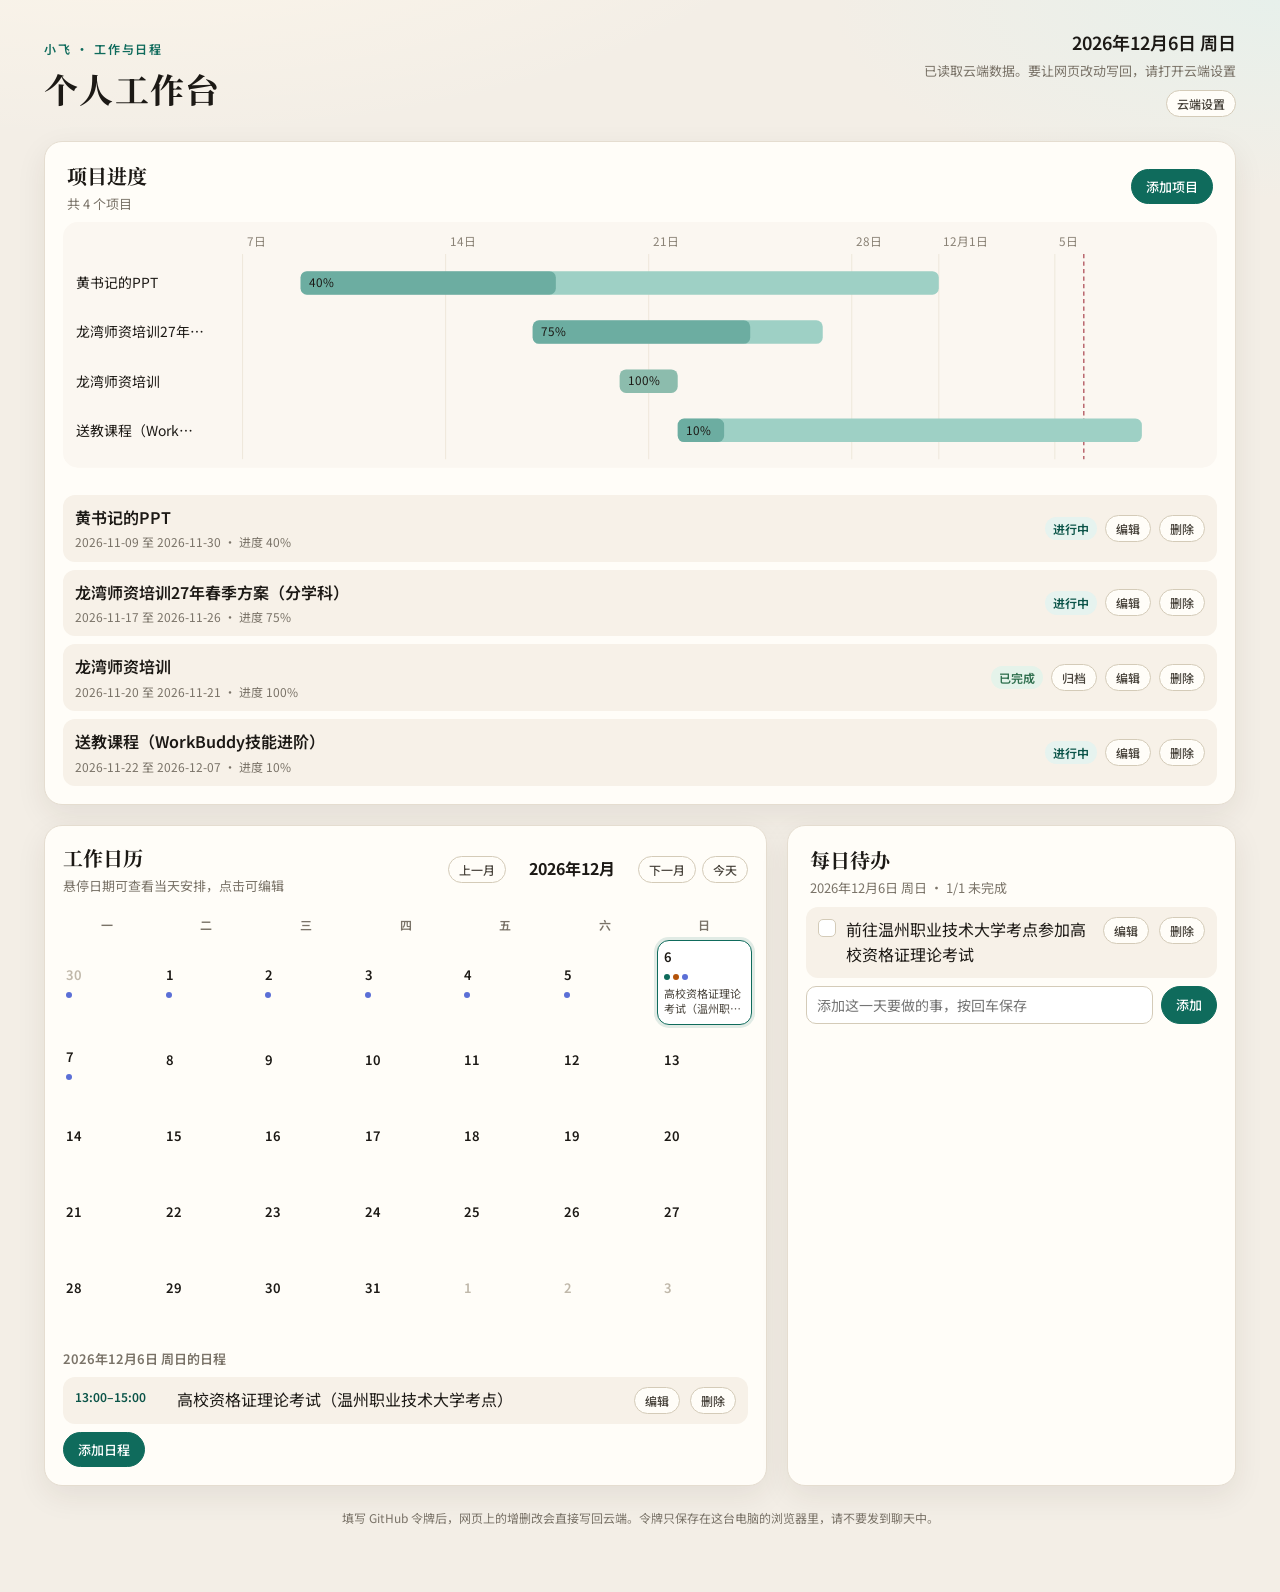
==== commit ffd46c17: "Add project archive for completed workbench projects Completed projects can be manually archived int" ====
--- a/docs/workbench/index.html
+++ b/docs/workbench/index.html
@@ -155,15 +155,48 @@
     .project-list { padding: 0 18px 18px; display: flex; flex-direction: column; gap: 8px; }
     .project-row {
       display: grid;
-      grid-template-columns: 1fr auto auto auto;
+      grid-template-columns: 1fr auto;
       gap: 12px;
       align-items: center;
       padding: 10px 12px;
       border-radius: 12px;
       background: var(--paper-2);
     }
+    .project-row-actions {
+      display: flex;
+      flex-wrap: wrap;
+      gap: 8px;
+      align-items: center;
+      justify-content: flex-end;
+    }
     .project-row b { font-weight: 600; }
     .project-row .meta { color: var(--ink-3); font-size: 12px; margin-top: 2px; }
+    .archive-panel {
+      margin: 0 18px 18px;
+      border-top: 1px solid var(--line);
+      padding-top: 12px;
+    }
+    .archive-panel summary {
+      cursor: pointer;
+      list-style: none;
+      display: flex;
+      align-items: center;
+      justify-content: space-between;
+      gap: 12px;
+      color: var(--ink-2);
+      font-size: 14px;
+      font-weight: 600;
+      user-select: none;
+    }
+    .archive-panel summary::-webkit-details-marker { display: none; }
+    .archive-panel summary .archive-hint {
+      color: var(--ink-3);
+      font-size: 12px;
+      font-weight: 500;
+    }
+    .archive-panel[open] summary { margin-bottom: 10px; }
+    .archive-list { display: flex; flex-direction: column; gap: 8px; }
+    .archive-list .project-row { opacity: 0.92; }
     .status {
       display: inline-flex;
       align-items: center;
@@ -387,6 +420,7 @@
       </div>
       <div class="gantt-wrap" id="ganttWrap"></div>
       <div class="project-list" id="projectList"></div>
+      <div id="archivePanel"></div>
     </section>
 
     <div class="grid-main">
@@ -754,6 +788,26 @@
     }
     function mergeStores(cloud, local) {
       const deleted = new Set([...(cloud?.deletedIds || []), ...(local?.deletedIds || [])]);
+      const mergeRecord = (prev, item) => {
+        const useItem = (item.updatedAt || "") > (prev.updatedAt || "");
+        const winner = useItem ? item : prev;
+        const other = useItem ? prev : item;
+        const merged = { ...winner };
+        // Keep todo done / rewritten text if the winning revision omitted them.
+        if (merged.done == null && other.done != null) merged.done = other.done;
+        if ((merged.text == null || merged.text === "") && other.text) merged.text = other.text;
+        // Keep project archive state; prefer the side with the newer archivedAt.
+        if ((other.archivedAt || "") > (merged.archivedAt || "")) {
+          if (other.archived != null) {
+            merged.archived = other.archived;
+            merged.archivedAt = other.archivedAt;
+          }
+        } else if (merged.archived == null && other.archived != null) {
+          merged.archived = other.archived;
+          if (other.archivedAt != null) merged.archivedAt = other.archivedAt;
+        }
+        return merged;
+      };
       const mergeList = (baseList, otherList) => {
         const map = new Map();
         for (const item of baseList || []) if (item && item.id && !deleted.has(item.id)) map.set(item.id, item);
@@ -761,7 +815,7 @@
           if (!item || !item.id || deleted.has(item.id)) continue;
           const prev = map.get(item.id);
           if (!prev) map.set(item.id, item);
-          else if ((item.updatedAt || "") > (prev.updatedAt || "")) map.set(item.id, item);
+          else map.set(item.id, mergeRecord(prev, item));
         }
         return [...map.values()];
       };
@@ -841,8 +895,17 @@
     let editingEventId = null;
     let hoverTimer = 0;
 
+    const isArchived = (p) => !!p && p.archived === true;
+    const sortProjects = (list) => list.slice().sort((a, b) => a.start === b.start ? a.name.localeCompare(b.name, "zh-Hans") : a.start < b.start ? -1 : 1);
+    function activeProjects() {
+      return sortProjects(state.projects.filter((p) => !isArchived(p)));
+    }
+    function archivedProjects() {
+      return sortProjects(state.projects.filter(isArchived));
+    }
+
     function itemsOnDate(iso) {
-      const projects = state.projects.filter((p) => p.start <= iso && iso <= p.end);
+      const projects = activeProjects().filter((p) => p.start <= iso && iso <= p.end);
       const events = state.events.filter((e) => e.date === iso).sort((a, b) => a.start - b.start);
       const todos = state.todos.filter((t) => t.date === iso).sort((a, b) => Number(a.done) - Number(b.done));
       return { projects, events, todos };
@@ -855,25 +918,66 @@
     function renderProjects() {
       const list = $("projectList");
       const wrap = $("ganttWrap");
-      const items = state.projects.slice().sort((a, b) => a.start === b.start ? a.name.localeCompare(b.name, "zh-Hans") : a.start < b.start ? -1 : 1);
-      $("projectSummary").textContent = items.length ? `共 ${items.length} 个项目` : "还没有项目，点击右上角添加";
+      const items = activeProjects();
+      const archived = archivedProjects();
+      $("projectSummary").textContent = items.length
+        ? `共 ${items.length} 个项目${archived.length ? ` · 已归档 ${archived.length} 个` : ""}`
+        : (archived.length ? `没有进行中的项目 · 已归档 ${archived.length} 个` : "还没有项目，点击右上角添加");
       if (!items.length) {
         wrap.innerHTML = "";
-        list.innerHTML = `<div class="list-empty">还没有项目。添加后会在这里看到甘特图。</div>`;
+        list.innerHTML = `<div class="list-empty">${archived.length ? "当前项目都已归档。可在下方「项目归档」中恢复。" : "还没有项目。添加后会在这里看到甘特图。"}</div>`;
+      } else {
+        wrap.innerHTML = renderGantt(items);
+        list.innerHTML = items.map((p) => `
+          <div class="project-row">
+            <div>
+              <b>${escapeHtml(p.name)}</b>
+              <div class="meta">${p.start} 至 ${p.end} · 进度 ${p.progress}%</div>
+            </div>
+            <div class="project-row-actions">
+              <span class="status ${statusClass(p.status)}">${p.status}</span>
+              ${p.status === "已完成" ? `<button class="btn tiny" data-archive-project="${p.id}" type="button">归档</button>` : ""}
+              <button class="btn tiny" data-edit-project="${p.id}" type="button">编辑</button>
+              <button class="btn tiny danger" data-del-project="${p.id}" type="button">删除</button>
+            </div>
+          </div>
+        `).join("");
+      }
+      renderArchive(archived);
+    }
+
+    function renderArchive(archived) {
+      const panel = $("archivePanel");
+      if (!panel) return;
+      if (!archived.length) {
+        panel.innerHTML = "";
         return;
       }
-      wrap.innerHTML = renderGantt(items);
-      list.innerHTML = items.map((p) => `
-        <div class="project-row">
-          <div>
-            <b>${escapeHtml(p.name)}</b>
-            <div class="meta">${p.start} 至 ${p.end} · 进度 ${p.progress}%</div>
+      const open = panel.querySelector("details")?.open ? " open" : "";
+      panel.innerHTML = `
+        <details class="archive-panel"${open}>
+          <summary>
+            <span>项目归档</span>
+            <span class="archive-hint">${archived.length} 个已归档项目 · 点击展开</span>
+          </summary>
+          <div class="archive-list">
+            ${archived.map((p) => `
+              <div class="project-row">
+                <div>
+                  <b>${escapeHtml(p.name)}</b>
+                  <div class="meta">${p.start} 至 ${p.end} · 进度 ${p.progress}%${p.archivedAt ? ` · 归档于 ${escapeHtml(String(p.archivedAt).replace("T", " ").replace(/\+08:00$/, ""))}` : ""}</div>
+                </div>
+                <div class="project-row-actions">
+                  <span class="status ${statusClass(p.status)}">${p.status}</span>
+                  <button class="btn tiny" data-unarchive-project="${p.id}" type="button">取消归档</button>
+                  <button class="btn tiny" data-edit-project="${p.id}" type="button">编辑</button>
+                  <button class="btn tiny danger" data-del-project="${p.id}" type="button">删除</button>
+                </div>
+              </div>
+            `).join("")}
           </div>
-          <span class="status ${statusClass(p.status)}">${p.status}</span>
-          <button class="btn tiny" data-edit-project="${p.id}" type="button">编辑</button>
-          <button class="btn tiny danger" data-del-project="${p.id}" type="button">删除</button>
-        </div>
-      `).join("");
+        </details>
+      `;
     }
 
     function renderGantt(projects) {
@@ -1136,10 +1240,13 @@
       if (!start || !end) { $("projectError").textContent = "请填写开始和结束日期。"; return; }
       if (end < start) { $("projectError").textContent = "结束日期不能早于开始日期。"; return; }
       if (!Number.isFinite(progress) || progress < 0 || progress > 100) { $("projectError").textContent = "进度请填写 0 到 100。"; return; }
+      const prev = editingProjectId ? state.projects.find((p) => p.id === editingProjectId) : null;
       const next = { id: editingProjectId || newId("p"), name, start, end, progress: Math.round(progress), status: $("pStatus").value };
+      if (prev && prev.archived != null) next.archived = prev.archived;
+      if (prev && prev.archivedAt) next.archivedAt = prev.archivedAt;
       if (editingProjectId) state.projects = state.projects.map((p) => p.id === editingProjectId ? next : p);
       else state.projects.push(next);
-      saveStore();
+      saveStore(next);
       $("projectDialog").close();
       renderAll();
     });
@@ -1184,9 +1291,27 @@
       renderAll();
     });
 
+    function setProjectArchived(id, archived) {
+      let touched = null;
+      state.projects = state.projects.map((p) => {
+        if (p.id !== id) return p;
+        touched = { ...p, archived: !!archived };
+        return touched;
+      });
+      if (!touched) return;
+      const stamp = nowStamp();
+      state.updatedAt = stamp;
+      touched.updatedAt = stamp;
+      touched.archivedAt = stamp;
+      saveStore(touched, { keepStamp: true });
+      renderAll();
+    }
+
     document.body.addEventListener("click", (e) => {
       const editP = e.target.closest("[data-edit-project]");
       const delP = e.target.closest("[data-del-project]");
+      const archiveP = e.target.closest("[data-archive-project]");
+      const unarchiveP = e.target.closest("[data-unarchive-project]");
       const editE = e.target.closest("[data-edit-event]");
       const delE = e.target.closest("[data-del-event]");
       const toggleT = e.target.closest("[data-toggle-todo]");
@@ -1206,6 +1331,13 @@
         $("projectDialog").showModal();
       } else if (delP) {
         if (confirm("确定删除这个项目？")) removeItem("projects", delP.getAttribute("data-del-project"));
+      } else if (archiveP) {
+        const id = archiveP.getAttribute("data-archive-project");
+        const p = state.projects.find((x) => x.id === id);
+        if (!p || p.status !== "已完成" || isArchived(p)) return;
+        setProjectArchived(id, true);
+      } else if (unarchiveP) {
+        setProjectArchived(unarchiveP.getAttribute("data-unarchive-project"), false);
       } else if (editE) {
         const ev = state.events.find((x) => x.id === editE.getAttribute("data-edit-event"));
         if (!ev) return;
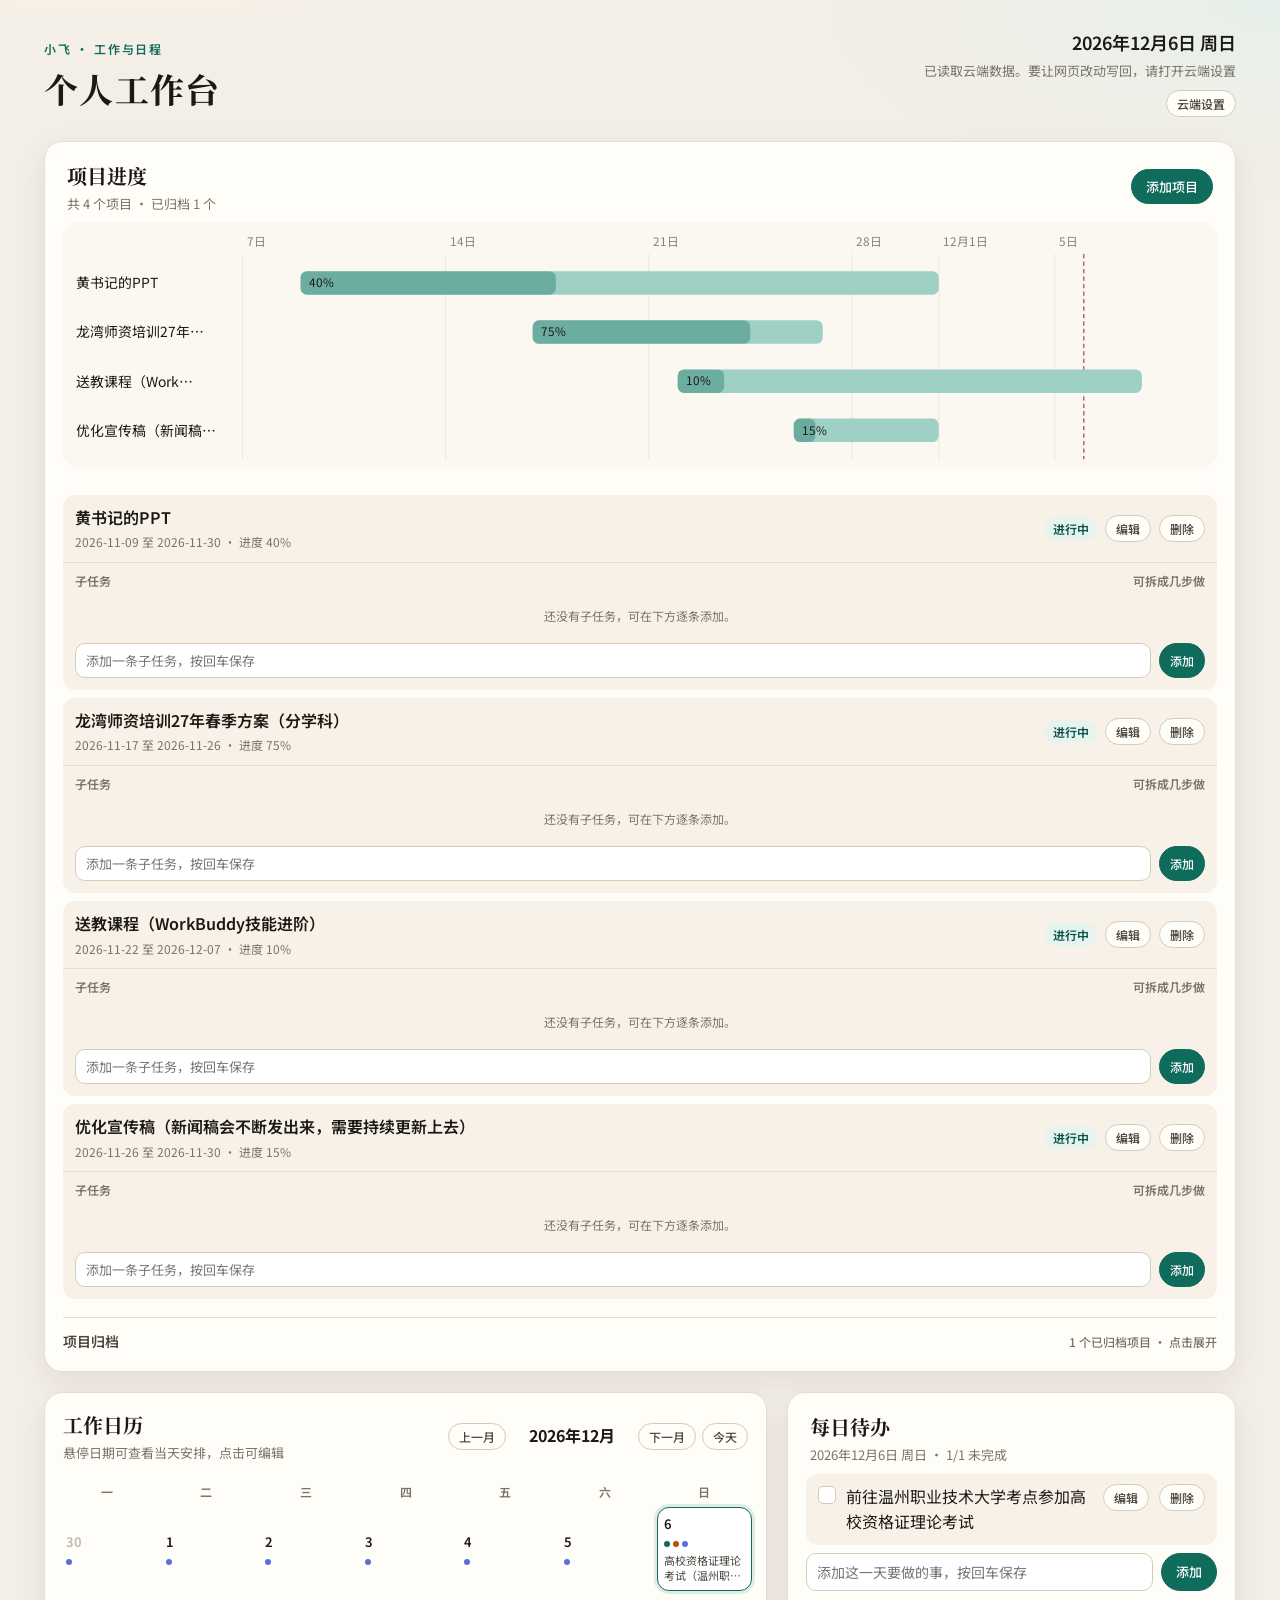
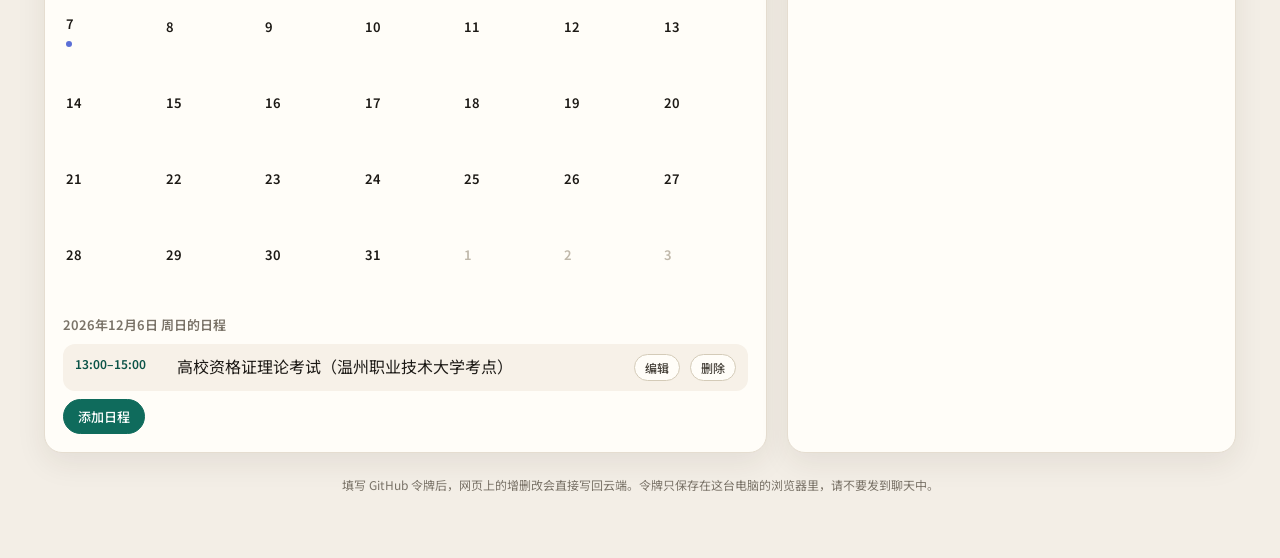
==== commit cafb4ef5: "Add project subtasks with auto progress and status Projects can add, complete, edit, and delete nest" ====
--- a/docs/workbench/index.html
+++ b/docs/workbench/index.html
@@ -171,6 +171,55 @@
     }
     .project-row b { font-weight: 600; }
     .project-row .meta { color: var(--ink-3); font-size: 12px; margin-top: 2px; }
+    .project-card {
+      display: flex;
+      flex-direction: column;
+      gap: 0;
+      border-radius: 12px;
+      background: var(--paper-2);
+      overflow: hidden;
+    }
+    .project-card > .project-row {
+      background: transparent;
+      border-radius: 0;
+    }
+    .subtask-panel {
+      padding: 0 12px 12px;
+      border-top: 1px solid var(--line);
+    }
+    .subtask-head {
+      display: flex;
+      align-items: center;
+      justify-content: space-between;
+      gap: 8px;
+      margin: 8px 0 6px;
+      color: var(--ink-3);
+      font-size: 12px;
+      font-weight: 600;
+    }
+    .subtask-list { display: flex; flex-direction: column; gap: 6px; }
+    .subtask-row {
+      display: flex;
+      align-items: flex-start;
+      gap: 8px;
+      padding: 6px 8px;
+      border-radius: 10px;
+      background: var(--paper);
+    }
+    .subtask-row.done .subtask-text { color: var(--ink-3); text-decoration: line-through; }
+    .subtask-row .subtask-text { flex: 1; font-size: 13px; line-height: 1.4; padding-top: 1px; }
+    .subtask-panel .composer { margin-top: 8px; }
+    .subtask-panel .composer input { font-size: 13px; padding: 7px 10px; }
+    .field.locked input, .field.locked select {
+      background: #f3efe7;
+      color: var(--ink-3);
+      cursor: not-allowed;
+    }
+    .field-hint {
+      margin-top: 4px;
+      font-size: 12px;
+      color: var(--ink-3);
+    }
     .archive-panel {
       margin: 0 18px 18px;
       border-top: 1px solid var(--line);
@@ -484,11 +533,12 @@
           <label for="pEnd">结束日期</label>
           <input id="pEnd" type="date" required />
         </div>
-        <div class="field">
+        <div class="field" id="pProgressField">
           <label for="pProgress">进度（0-100）</label>
           <input id="pProgress" type="number" min="0" max="100" value="0" required />
-        </div>
-        <div class="field">
+          <div class="field-hint" id="pProgressHint" hidden>已有子任务时，进度由完成数自动计算。</div>
+        </div>
+        <div class="field" id="pStatusField">
           <label for="pStatus">状态</label>
           <select id="pStatus">
             <option>未开始</option>
@@ -496,6 +546,7 @@
             <option>已完成</option>
             <option>已暂停</option>
           </select>
+          <div class="field-hint" id="pStatusHint" hidden>全部子任务完成后会自动设为「已完成」。</div>
         </div>
       </div>
       <div class="error" id="projectError"></div>
@@ -786,6 +837,32 @@
       clearTimeout(pushTimer);
       pushTimer = setTimeout(() => { pushToCloud(); }, 600);
     }
+    function projectSubtasks(p) {
+      return Array.isArray(p?.subtasks) ? p.subtasks.filter((s) => s && s.id) : [];
+    }
+    function hasSubtasks(p) {
+      return projectSubtasks(p).length > 0;
+    }
+    function syncProjectFromSubtasks(project) {
+      if (!project) return project;
+      const subs = projectSubtasks(project);
+      if (!subs.length) {
+        const next = { ...project };
+        if (Array.isArray(project.subtasks) && project.subtasks.length === 0) next.subtasks = [];
+        return next;
+      }
+      const doneCount = subs.filter((s) => s.done).length;
+      const progress = Math.round((doneCount / subs.length) * 100);
+      let status = project.status || "未开始";
+      if (doneCount === subs.length) {
+        status = "已完成";
+      } else if (status === "已完成") {
+        status = doneCount === 0 ? "未开始" : "进行中";
+      } else if (status === "未开始" && doneCount > 0) {
+        status = "进行中";
+      }
+      return { ...project, subtasks: subs, progress, status };
+    }
     function mergeStores(cloud, local) {
       const deleted = new Set([...(cloud?.deletedIds || []), ...(local?.deletedIds || [])]);
       const mergeRecord = (prev, item) => {
@@ -793,7 +870,7 @@
         const winner = useItem ? item : prev;
         const other = useItem ? prev : item;
         const merged = { ...winner };
-        // Keep todo done / rewritten text if the winning revision omitted them.
+        // Keep todo / subtask done and rewritten text if the winning revision omitted them.
         if (merged.done == null && other.done != null) merged.done = other.done;
         if ((merged.text == null || merged.text === "") && other.text) merged.text = other.text;
         // Keep project archive state; prefer the side with the newer archivedAt.
@@ -805,6 +882,10 @@
         } else if (merged.archived == null && other.archived != null) {
           merged.archived = other.archived;
           if (other.archivedAt != null) merged.archivedAt = other.archivedAt;
+        }
+        // Merge nested project subtasks by id; preserve done flags on conflict.
+        if (Array.isArray(winner.subtasks) || Array.isArray(other.subtasks)) {
+          merged.subtasks = mergeList(winner.subtasks || [], other.subtasks || []);
         }
         return merged;
       };
@@ -826,7 +907,7 @@
       const second = cloudFirst ? local : cloud;
       return {
         updatedAt: cloudTime >= localTime ? cloudTime : localTime,
-        projects: mergeList(first?.projects, second?.projects),
+        projects: mergeList(first?.projects, second?.projects).map(syncProjectFromSubtasks),
         events: mergeList(first?.events, second?.events),
         todos: mergeList(first?.todos, second?.todos),
         deletedIds: [...deleted]
@@ -928,22 +1009,59 @@
         list.innerHTML = `<div class="list-empty">${archived.length ? "当前项目都已归档。可在下方「项目归档」中恢复。" : "还没有项目。添加后会在这里看到甘特图。"}</div>`;
       } else {
         wrap.innerHTML = renderGantt(items);
-        list.innerHTML = items.map((p) => `
+        list.innerHTML = items.map((p) => renderProjectCard(p)).join("");
+      }
+      renderArchive(archived);
+    }
+
+    function renderSubtaskPanel(p) {
+      const subs = projectSubtasks(p);
+      const doneCount = subs.filter((s) => s.done).length;
+      const rows = subs.length ? subs.map((s) => `
+        <div class="subtask-row ${s.done ? "done" : ""}">
+          <button class="check ${s.done ? "on" : ""}" data-toggle-subtask="${p.id}" data-subtask-id="${s.id}" type="button" aria-label="标记子任务完成">${s.done ? "✓" : ""}</button>
+          <div class="subtask-text">${escapeHtml(s.text || "")}</div>
+          <button class="btn tiny" data-edit-subtask="${p.id}" data-subtask-id="${s.id}" type="button">编辑</button>
+          <button class="btn tiny danger" data-del-subtask="${p.id}" data-subtask-id="${s.id}" type="button">删除</button>
+        </div>
+      `).join("") : `<div class="list-empty" style="margin:0;padding:10px;font-size:12px;">还没有子任务，可在下方逐条添加。</div>`;
+      return `
+        <div class="subtask-panel">
+          <div class="subtask-head">
+            <span>子任务</span>
+            <span>${subs.length ? `${doneCount}/${subs.length} 已完成` : "可拆成几步做"}</span>
+          </div>
+          <div class="subtask-list">${rows}</div>
+          <form class="composer" data-add-subtask="${p.id}">
+            <input name="subtaskText" placeholder="添加一条子任务，按回车保存" autocomplete="off" />
+            <button class="btn tiny primary" type="submit">添加</button>
+          </form>
+        </div>
+      `;
+    }
+
+    function renderProjectCard(p, options = {}) {
+      const archivedView = !!options.archivedView;
+      const subs = projectSubtasks(p);
+      const subMeta = hasSubtasks(p) ? ` · 子任务 ${subs.filter((s) => s.done).length}/${subs.length}` : "";
+      return `
+        <div class="project-card" data-project-card="${p.id}">
           <div class="project-row">
             <div>
               <b>${escapeHtml(p.name)}</b>
-              <div class="meta">${p.start} 至 ${p.end} · 进度 ${p.progress}%</div>
+              <div class="meta">${p.start} 至 ${p.end} · 进度 ${p.progress}%${subMeta}${archivedView && p.archivedAt ? ` · 归档于 ${escapeHtml(String(p.archivedAt).replace("T", " ").replace(/\+08:00$/, ""))}` : ""}</div>
             </div>
             <div class="project-row-actions">
               <span class="status ${statusClass(p.status)}">${p.status}</span>
-              ${p.status === "已完成" ? `<button class="btn tiny" data-archive-project="${p.id}" type="button">归档</button>` : ""}
+              ${!archivedView && p.status === "已完成" ? `<button class="btn tiny" data-archive-project="${p.id}" type="button">归档</button>` : ""}
+              ${archivedView ? `<button class="btn tiny" data-unarchive-project="${p.id}" type="button">取消归档</button>` : ""}
               <button class="btn tiny" data-edit-project="${p.id}" type="button">编辑</button>
               <button class="btn tiny danger" data-del-project="${p.id}" type="button">删除</button>
             </div>
           </div>
-        `).join("");
-      }
-      renderArchive(archived);
+          ${archivedView ? "" : renderSubtaskPanel(p)}
+        </div>
+      `;
     }
 
     function renderArchive(archived) {
@@ -961,20 +1079,7 @@
             <span class="archive-hint">${archived.length} 个已归档项目 · 点击展开</span>
           </summary>
           <div class="archive-list">
-            ${archived.map((p) => `
-              <div class="project-row">
-                <div>
-                  <b>${escapeHtml(p.name)}</b>
-                  <div class="meta">${p.start} 至 ${p.end} · 进度 ${p.progress}%${p.archivedAt ? ` · 归档于 ${escapeHtml(String(p.archivedAt).replace("T", " ").replace(/\+08:00$/, ""))}` : ""}</div>
-                </div>
-                <div class="project-row-actions">
-                  <span class="status ${statusClass(p.status)}">${p.status}</span>
-                  <button class="btn tiny" data-unarchive-project="${p.id}" type="button">取消归档</button>
-                  <button class="btn tiny" data-edit-project="${p.id}" type="button">编辑</button>
-                  <button class="btn tiny danger" data-del-project="${p.id}" type="button">删除</button>
-                </div>
-              </div>
-            `).join("")}
+            ${archived.map((p) => renderProjectCard(p, { archivedView: true })).join("")}
           </div>
         </details>
       `;
@@ -1218,32 +1323,59 @@
     });
     window.addEventListener("scroll", () => $("hovercard").classList.remove("show"), { passive: true });
 
-    $("addProjectBtn").onclick = () => {
-      editingProjectId = null;
-      $("projectDialogTitle").textContent = "添加项目";
-      $("pName").value = "";
-      $("pStart").value = todayIso();
-      $("pEnd").value = todayIso();
-      $("pProgress").value = "0";
-      $("pStatus").value = "进行中";
+    function setProjectProgressLocked(locked, project) {
+      $("pProgress").disabled = !!locked;
+      $("pStatus").disabled = !!locked;
+      $("pProgressField").classList.toggle("locked", !!locked);
+      $("pStatusField").classList.toggle("locked", !!locked);
+      $("pProgressHint").hidden = !locked;
+      $("pStatusHint").hidden = !locked;
+      if (locked && project) {
+        $("pProgress").value = String(project.progress);
+        $("pStatus").value = project.status;
+      }
+    }
+    function openProjectDialog(project) {
+      editingProjectId = project ? project.id : null;
+      $("projectDialogTitle").textContent = project ? "编辑项目" : "添加项目";
+      $("pName").value = project ? project.name : "";
+      $("pStart").value = project ? project.start : todayIso();
+      $("pEnd").value = project ? project.end : todayIso();
+      $("pProgress").value = String(project ? project.progress : 0);
+      $("pStatus").value = project ? project.status : "进行中";
       $("projectError").textContent = "";
+      setProjectProgressLocked(project ? hasSubtasks(project) : false, project);
       $("projectDialog").showModal();
-    };
+    }
+    $("addProjectBtn").onclick = () => openProjectDialog(null);
     $("cancelProject").onclick = () => $("projectDialog").close();
     $("projectForm").addEventListener("submit", (e) => {
       e.preventDefault();
       const name = $("pName").value.trim();
       const start = $("pStart").value;
       const end = $("pEnd").value;
+      const prev = editingProjectId ? state.projects.find((p) => p.id === editingProjectId) : null;
+      const locked = prev ? hasSubtasks(prev) : false;
       const progress = Number($("pProgress").value);
       if (!name) { $("projectError").textContent = "请填写项目名称。"; return; }
       if (!start || !end) { $("projectError").textContent = "请填写开始和结束日期。"; return; }
       if (end < start) { $("projectError").textContent = "结束日期不能早于开始日期。"; return; }
-      if (!Number.isFinite(progress) || progress < 0 || progress > 100) { $("projectError").textContent = "进度请填写 0 到 100。"; return; }
-      const prev = editingProjectId ? state.projects.find((p) => p.id === editingProjectId) : null;
-      const next = { id: editingProjectId || newId("p"), name, start, end, progress: Math.round(progress), status: $("pStatus").value };
+      if (!locked && (!Number.isFinite(progress) || progress < 0 || progress > 100)) {
+        $("projectError").textContent = "进度请填写 0 到 100。";
+        return;
+      }
+      let next = {
+        id: editingProjectId || newId("p"),
+        name,
+        start,
+        end,
+        progress: locked ? prev.progress : Math.round(progress),
+        status: locked ? prev.status : $("pStatus").value
+      };
       if (prev && prev.archived != null) next.archived = prev.archived;
       if (prev && prev.archivedAt) next.archivedAt = prev.archivedAt;
+      if (prev && Array.isArray(prev.subtasks)) next.subtasks = prev.subtasks.map((s) => ({ ...s }));
+      next = syncProjectFromSubtasks(next);
       if (editingProjectId) state.projects = state.projects.map((p) => p.id === editingProjectId ? next : p);
       else state.projects.push(next);
       saveStore(next);
@@ -1307,11 +1439,52 @@
       renderAll();
     }
 
+    function updateProjectById(id, updater) {
+      let touched = null;
+      state.projects = state.projects.map((p) => {
+        if (p.id !== id) return p;
+        touched = syncProjectFromSubtasks(updater({ ...p, subtasks: projectSubtasks(p).map((s) => ({ ...s })) }));
+        return touched;
+      });
+      if (!touched) return null;
+      saveStore(touched);
+      renderAll();
+      return touched;
+    }
+
+    function focusSubtaskComposer(projectId) {
+      const input = document.querySelector(`[data-add-subtask="${projectId}"] input`);
+      if (input) {
+        input.focus();
+        input.select?.();
+      }
+    }
+
+    document.body.addEventListener("submit", (e) => {
+      const form = e.target.closest("[data-add-subtask]");
+      if (!form) return;
+      e.preventDefault();
+      const projectId = form.getAttribute("data-add-subtask");
+      const input = form.querySelector("input");
+      const text = (input?.value || "").trim();
+      if (!text) return;
+      const stamp = nowStamp();
+      updateProjectById(projectId, (p) => {
+        const subtasks = projectSubtasks(p);
+        subtasks.push({ id: newId("s"), text, done: false, updatedAt: stamp });
+        return { ...p, subtasks };
+      });
+      focusSubtaskComposer(projectId);
+    });
+
     document.body.addEventListener("click", (e) => {
       const editP = e.target.closest("[data-edit-project]");
       const delP = e.target.closest("[data-del-project]");
       const archiveP = e.target.closest("[data-archive-project]");
       const unarchiveP = e.target.closest("[data-unarchive-project]");
+      const toggleS = e.target.closest("[data-toggle-subtask]");
+      const editS = e.target.closest("[data-edit-subtask]");
+      const delS = e.target.closest("[data-del-subtask]");
       const editE = e.target.closest("[data-edit-event]");
       const delE = e.target.closest("[data-del-event]");
       const toggleT = e.target.closest("[data-toggle-todo]");
@@ -1320,15 +1493,7 @@
       if (editP) {
         const p = state.projects.find((x) => x.id === editP.getAttribute("data-edit-project"));
         if (!p) return;
-        editingProjectId = p.id;
-        $("projectDialogTitle").textContent = "编辑项目";
-        $("pName").value = p.name;
-        $("pStart").value = p.start;
-        $("pEnd").value = p.end;
-        $("pProgress").value = String(p.progress);
-        $("pStatus").value = p.status;
-        $("projectError").textContent = "";
-        $("projectDialog").showModal();
+        openProjectDialog(p);
       } else if (delP) {
         if (confirm("确定删除这个项目？")) removeItem("projects", delP.getAttribute("data-del-project"));
       } else if (archiveP) {
@@ -1338,6 +1503,38 @@
         setProjectArchived(id, true);
       } else if (unarchiveP) {
         setProjectArchived(unarchiveP.getAttribute("data-unarchive-project"), false);
+      } else if (toggleS) {
+        const projectId = toggleS.getAttribute("data-toggle-subtask");
+        const subId = toggleS.getAttribute("data-subtask-id");
+        const stamp = nowStamp();
+        updateProjectById(projectId, (p) => ({
+          ...p,
+          subtasks: projectSubtasks(p).map((s) => s.id === subId ? { ...s, done: !s.done, updatedAt: stamp } : s)
+        }));
+      } else if (editS) {
+        const projectId = editS.getAttribute("data-edit-subtask");
+        const subId = editS.getAttribute("data-subtask-id");
+        const p = state.projects.find((x) => x.id === projectId);
+        const sub = projectSubtasks(p).find((s) => s.id === subId);
+        if (!sub) return;
+        const next = prompt("编辑子任务", sub.text || "");
+        if (next == null) return;
+        const text = next.trim();
+        if (!text) return;
+        const stamp = nowStamp();
+        updateProjectById(projectId, (proj) => ({
+          ...proj,
+          subtasks: projectSubtasks(proj).map((s) => s.id === subId ? { ...s, text, updatedAt: stamp } : s)
+        }));
+      } else if (delS) {
+        if (!confirm("确定删除这条子任务？")) return;
+        const projectId = delS.getAttribute("data-del-subtask");
+        const subId = delS.getAttribute("data-subtask-id");
+        if (subId && !state.deletedIds.includes(subId)) state.deletedIds.push(subId);
+        updateProjectById(projectId, (p) => ({
+          ...p,
+          subtasks: projectSubtasks(p).filter((s) => s.id !== subId)
+        }));
       } else if (editE) {
         const ev = state.events.find((x) => x.id === editE.getAttribute("data-edit-event"));
         if (!ev) return;
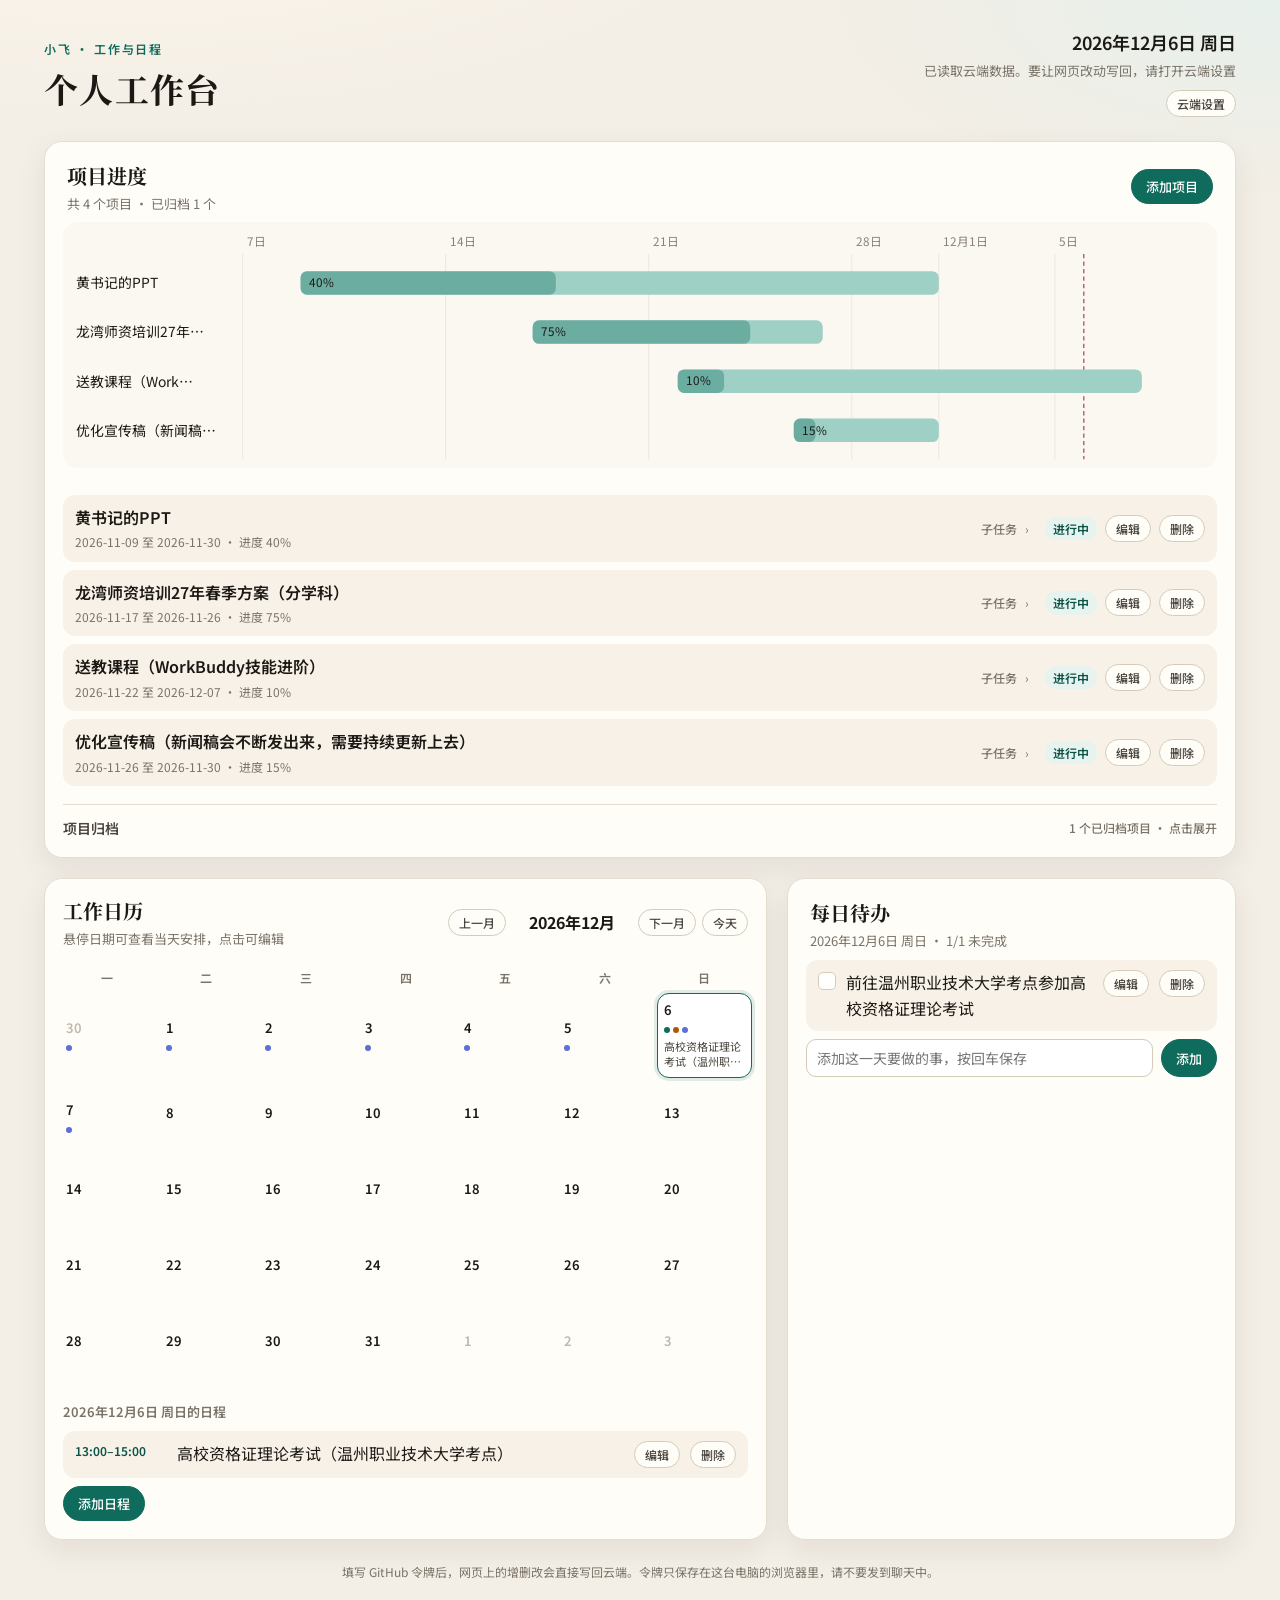
==== commit df2a80d0: "Collapse project subtasks and open them from Gantt Project list subtask panels start collapsed; clic" ====
--- a/docs/workbench/index.html
+++ b/docs/workbench/index.html
@@ -182,10 +182,39 @@
     .project-card > .project-row {
       background: transparent;
       border-radius: 0;
-    }
+      cursor: pointer;
+    }
+    .project-card > .project-row:hover { background: rgba(255, 255, 255, 0.45); }
+    .project-card.expanded > .project-row { border-bottom: 1px solid var(--line); }
+    .project-fold-hint {
+      color: var(--ink-3);
+      font-size: 12px;
+      font-weight: 500;
+      white-space: nowrap;
+    }
+    .project-fold-chevron {
+      display: inline-block;
+      width: 1em;
+      color: var(--ink-3);
+      font-size: 12px;
+      transition: transform 0.15s ease;
+    }
+    .project-card.expanded .project-fold-chevron { transform: rotate(90deg); }
     .subtask-panel {
       padding: 0 12px 12px;
-      border-top: 1px solid var(--line);
+      border-top: 0;
+    }
+    .gantt-wrap .gantt-hit { cursor: pointer; }
+    .gantt-wrap .gantt-hit:hover rect:first-of-type { filter: brightness(0.96); }
+    #subtaskDialog { width: min(560px, 94vw); }
+    #subtaskDialog .subtask-panel {
+      padding: 0;
+      border-top: 0;
+    }
+    #subtaskDialogMeta {
+      margin: -6px 0 12px;
+      color: var(--ink-3);
+      font-size: 13px;
     }
     .subtask-head {
       display: flex;
@@ -463,7 +492,7 @@
       <div class="section-head">
         <div>
           <h2>项目进度</h2>
-          <p id="projectSummary">甘特图按起止日期展开</p>
+          <p id="projectSummary">甘特图按起止日期展开 · 点击色条可编辑子任务</p>
         </div>
         <button class="btn primary" id="addProjectBtn" type="button">添加项目</button>
       </div>
@@ -516,6 +545,17 @@
   </div>
 
   <div class="hovercard" id="hovercard"></div>
+
+  <dialog id="subtaskDialog">
+    <div class="modal">
+      <h3 id="subtaskDialogTitle">子任务</h3>
+      <p id="subtaskDialogMeta"></p>
+      <div id="subtaskDialogBody"></div>
+      <div class="modal-actions">
+        <button class="btn ghost" type="button" id="closeSubtaskDialog">关闭</button>
+      </div>
+    </div>
+  </dialog>
 
   <dialog id="projectDialog">
     <form class="modal" id="projectForm">
@@ -975,6 +1015,8 @@
     let editingProjectId = null;
     let editingEventId = null;
     let hoverTimer = 0;
+    const expandedProjectIds = new Set();
+    let subtaskDialogProjectId = null;
 
     const isArchived = (p) => !!p && p.archived === true;
     const sortProjects = (list) => list.slice().sort((a, b) => a.start === b.start ? a.name.localeCompare(b.name, "zh-Hans") : a.start < b.start ? -1 : 1);
@@ -1014,6 +1056,13 @@
       renderArchive(archived);
     }
 
+    function subtaskSummary(p) {
+      const subs = projectSubtasks(p);
+      if (!subs.length) return "子任务";
+      const doneCount = subs.filter((s) => s.done).length;
+      return `子任务 ${doneCount}/${subs.length}`;
+    }
+
     function renderSubtaskPanel(p) {
       const subs = projectSubtasks(p);
       const doneCount = subs.filter((s) => s.done).length;
@@ -1042,24 +1091,29 @@
 
     function renderProjectCard(p, options = {}) {
       const archivedView = !!options.archivedView;
-      const subs = projectSubtasks(p);
-      const subMeta = hasSubtasks(p) ? ` · 子任务 ${subs.filter((s) => s.done).length}/${subs.length}` : "";
+      const expanded = !archivedView && expandedProjectIds.has(p.id);
+      const foldHint = archivedView
+        ? ""
+        : `<span class="project-fold-hint">${escapeHtml(subtaskSummary(p))}</span><span class="project-fold-chevron" aria-hidden="true">›</span>`;
       return `
-        <div class="project-card" data-project-card="${p.id}">
-          <div class="project-row">
+        <div class="project-card ${expanded ? "expanded" : ""}" data-project-card="${p.id}">
+          <div class="project-row" ${archivedView ? "" : `data-toggle-project-fold="${p.id}" role="button" tabindex="0" aria-expanded="${expanded ? "true" : "false"}"`}>
             <div>
               <b>${escapeHtml(p.name)}</b>
-              <div class="meta">${p.start} 至 ${p.end} · 进度 ${p.progress}%${subMeta}${archivedView && p.archivedAt ? ` · 归档于 ${escapeHtml(String(p.archivedAt).replace("T", " ").replace(/\+08:00$/, ""))}` : ""}</div>
+              <div class="meta">${p.start} 至 ${p.end} · 进度 ${p.progress}%${archivedView && p.archivedAt ? ` · 归档于 ${escapeHtml(String(p.archivedAt).replace("T", " ").replace(/\+08:00$/, ""))}` : ""}</div>
             </div>
             <div class="project-row-actions">
+              ${foldHint}
               <span class="status ${statusClass(p.status)}">${p.status}</span>
-              ${!archivedView && p.status === "已完成" ? `<button class="btn tiny" data-archive-project="${p.id}" type="button">归档</button>` : ""}
-              ${archivedView ? `<button class="btn tiny" data-unarchive-project="${p.id}" type="button">取消归档</button>` : ""}
-              <button class="btn tiny" data-edit-project="${p.id}" type="button">编辑</button>
-              <button class="btn tiny danger" data-del-project="${p.id}" type="button">删除</button>
+              <span data-no-fold style="display:inline-flex;flex-wrap:wrap;gap:8px;align-items:center;">
+                ${!archivedView && p.status === "已完成" ? `<button class="btn tiny" data-archive-project="${p.id}" type="button">归档</button>` : ""}
+                ${archivedView ? `<button class="btn tiny" data-unarchive-project="${p.id}" type="button">取消归档</button>` : ""}
+                <button class="btn tiny" data-edit-project="${p.id}" type="button">编辑</button>
+                <button class="btn tiny danger" data-del-project="${p.id}" type="button">删除</button>
+              </span>
             </div>
           </div>
-          ${archivedView ? "" : renderSubtaskPanel(p)}
+          ${expanded ? renderSubtaskPanel(p) : ""}
         </div>
       `;
     }
@@ -1120,16 +1174,20 @@
         const barW = Math.max(wFor(p.start, p.end), 10);
         const progressW = barW * (p.progress / 100);
         const short = p.name.length > 9 ? `${escapeHtml(p.name.slice(0, 9))}…` : escapeHtml(p.name);
+        const tip = `点击管理子任务：${escapeHtml(p.name)}`;
         return `<g>
           <text x="12" y="${y + 16}" fill="#1c1915" font-size="13" font-family="inherit">${short}
             <title>${escapeHtml(p.name)}</title>
           </text>
-          <rect x="${x}" y="${y}" width="${barW}" height="22" rx="6" fill="${fills[p.status] || "#9ed0c5"}" />
-          <rect x="${x}" y="${y}" width="${progressW}" height="22" rx="6" fill="#0f6b5c" opacity="0.35" />
-          <text x="${x + 8}" y="${y + 15}" fill="#1c1915" font-size="11">${p.progress}%</text>
+          <g class="gantt-hit" data-gantt-project="${p.id}" tabindex="0" role="button" aria-label="${tip}">
+            <title>${tip}</title>
+            <rect x="${x}" y="${y}" width="${barW}" height="22" rx="6" fill="${fills[p.status] || "#9ed0c5"}" />
+            <rect x="${x}" y="${y}" width="${progressW}" height="22" rx="6" fill="#0f6b5c" opacity="0.35" />
+            <text x="${x + 8}" y="${y + 15}" fill="#1c1915" font-size="11">${p.progress}%</text>
+          </g>
         </g>`;
       }).join("");
-      return `<svg viewBox="0 0 ${width} ${height}" width="100%" role="img" aria-label="项目进度甘特图">
+      return `<svg viewBox="0 0 ${width} ${height}" width="100%" role="img" aria-label="项目进度甘特图，点击色条可编辑子任务">
         <rect width="${width}" height="${height}" fill="#fbf7f1" rx="14" />
         ${tickSvg}
         <line x1="${todayX}" x2="${todayX}" y1="${headH - 6}" y2="${height - 8}" stroke="#9f2d3a" stroke-dasharray="4 3" />
@@ -1240,11 +1298,37 @@
       `).join("") : `<div class="list-empty" style="margin:0 0 10px;">这一天还没有待办。</div>`;
     }
 
+    function fillSubtaskDialog(projectId) {
+      const dialog = $("subtaskDialog");
+      const p = state.projects.find((x) => x.id === projectId);
+      if (!dialog || !p) return false;
+      const subs = projectSubtasks(p);
+      const doneCount = subs.filter((s) => s.done).length;
+      $("subtaskDialogTitle").textContent = p.name;
+      $("subtaskDialogMeta").textContent = `${p.start} 至 ${p.end} · 进度 ${p.progress}% · ${p.status}`
+        + (subs.length ? ` · 子任务 ${doneCount}/${subs.length}` : " · 还没有子任务");
+      $("subtaskDialogBody").innerHTML = renderSubtaskPanel(p);
+      return true;
+    }
+    function openSubtaskDialog(projectId) {
+      if (!fillSubtaskDialog(projectId)) return;
+      subtaskDialogProjectId = projectId;
+      $("subtaskDialog").showModal();
+      focusSubtaskComposer(projectId);
+    }
+    function closeSubtaskDialog() {
+      subtaskDialogProjectId = null;
+      const dialog = $("subtaskDialog");
+      if (dialog?.open) dialog.close();
+    }
     function renderAll() {
       renderHeader();
       renderProjects();
       renderCalendar();
       renderDayPanels();
+      if (subtaskDialogProjectId && $("subtaskDialog")?.open) {
+        if (!fillSubtaskDialog(subtaskDialogProjectId)) closeSubtaskDialog();
+      }
     }
 
     function removeItem(kind, id) {
@@ -1453,11 +1537,20 @@
     }
 
     function focusSubtaskComposer(projectId) {
-      const input = document.querySelector(`[data-add-subtask="${projectId}"] input`);
+      const dialog = $("subtaskDialog");
+      const root = dialog?.open ? dialog : document;
+      const input = root.querySelector(`[data-add-subtask="${projectId}"] input`);
       if (input) {
         input.focus();
         input.select?.();
       }
+    }
+
+    function toggleProjectFold(projectId) {
+      if (!projectId) return;
+      if (expandedProjectIds.has(projectId)) expandedProjectIds.delete(projectId);
+      else expandedProjectIds.add(projectId);
+      renderProjects();
     }
 
     document.body.addEventListener("submit", (e) => {
@@ -1477,6 +1570,21 @@
       focusSubtaskComposer(projectId);
     });
 
+    $("closeSubtaskDialog").onclick = () => closeSubtaskDialog();
+    $("subtaskDialog").addEventListener("close", () => { subtaskDialogProjectId = null; });
+    $("ganttWrap").addEventListener("click", (e) => {
+      const hit = e.target.closest("[data-gantt-project]");
+      if (!hit) return;
+      openSubtaskDialog(hit.getAttribute("data-gantt-project"));
+    });
+    $("ganttWrap").addEventListener("keydown", (e) => {
+      if (e.key !== "Enter" && e.key !== " ") return;
+      const hit = e.target.closest("[data-gantt-project]");
+      if (!hit) return;
+      e.preventDefault();
+      openSubtaskDialog(hit.getAttribute("data-gantt-project"));
+    });
+
     document.body.addEventListener("click", (e) => {
       const editP = e.target.closest("[data-edit-project]");
       const delP = e.target.closest("[data-del-project]");
@@ -1485,6 +1593,7 @@
       const toggleS = e.target.closest("[data-toggle-subtask]");
       const editS = e.target.closest("[data-edit-subtask]");
       const delS = e.target.closest("[data-del-subtask]");
+      const foldRow = e.target.closest("[data-toggle-project-fold]");
       const editE = e.target.closest("[data-edit-event]");
       const delE = e.target.closest("[data-del-event]");
       const toggleT = e.target.closest("[data-toggle-todo]");
@@ -1503,6 +1612,10 @@
         setProjectArchived(id, true);
       } else if (unarchiveP) {
         setProjectArchived(unarchiveP.getAttribute("data-unarchive-project"), false);
+      } else if (foldRow) {
+        if (e.target.closest("button, a, input, select, textarea, label, [data-no-fold]")) return;
+        const id = foldRow.getAttribute("data-toggle-project-fold");
+        if (id) toggleProjectFold(id);
       } else if (toggleS) {
         const projectId = toggleS.getAttribute("data-toggle-subtask");
         const subId = toggleS.getAttribute("data-subtask-id");
@@ -1569,6 +1682,15 @@
       }
     });
 
+    document.body.addEventListener("keydown", (e) => {
+      if (e.key !== "Enter" && e.key !== " ") return;
+      const foldRow = e.target.closest("[data-toggle-project-fold]");
+      if (!foldRow || e.target.closest("button, a, input, select, textarea")) return;
+      e.preventDefault();
+      const id = foldRow.getAttribute("data-toggle-project-fold");
+      if (id) toggleProjectFold(id);
+    });
+
     renderAll();
     refreshFromCloud();
   </script>
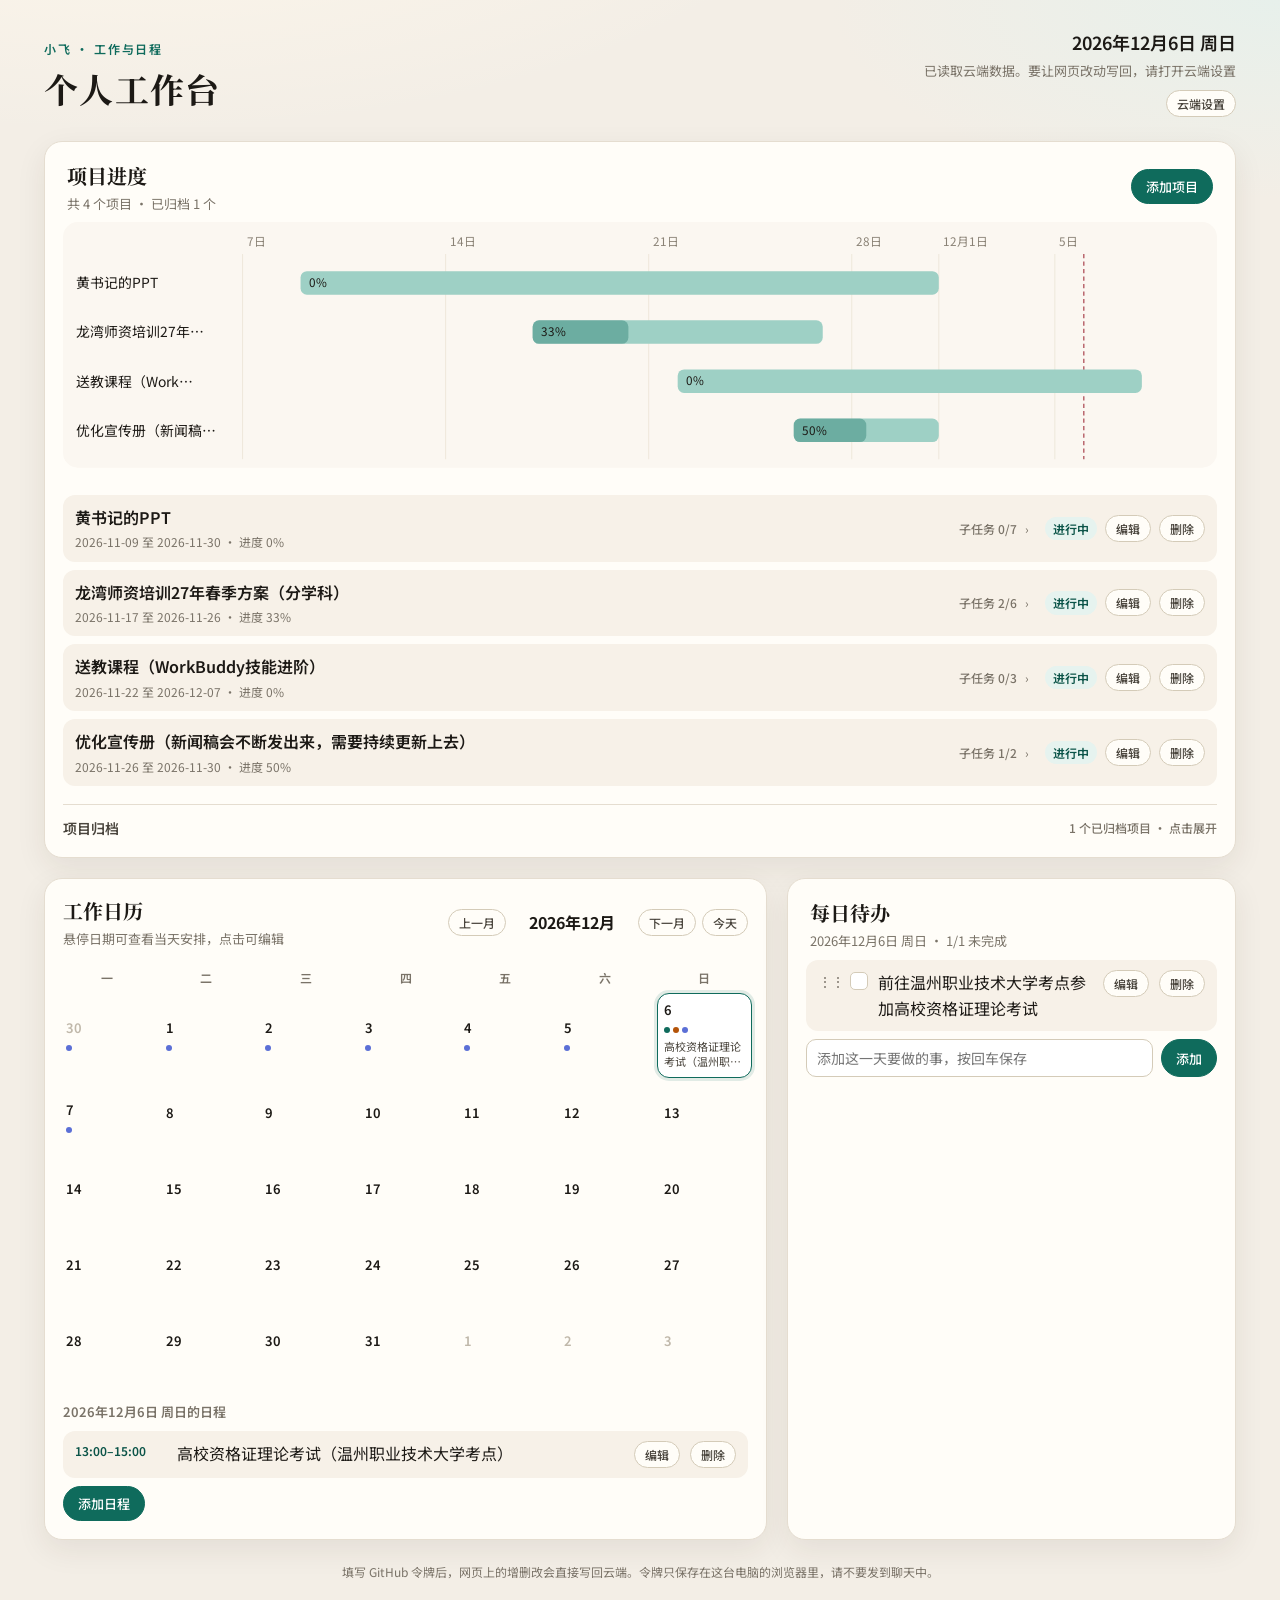
==== commit 177910ce: "Add drag-and-drop order for incomplete daily todos Incomplete todos can be reordered within the same" ====
--- a/docs/workbench/index.html
+++ b/docs/workbench/index.html
@@ -409,9 +409,68 @@
       border-radius: 12px;
       background: var(--paper-2);
       margin-bottom: 8px;
+      position: relative;
     }
     .todo-row.done .todo-text { color: var(--ink-3); text-decoration: line-through; }
     .todo-row .todo-text, .event-row .event-text { flex: 1; }
+    .todo-row.draggable { user-select: none; }
+    .todo-drag {
+      width: 22px;
+      height: 22px;
+      flex: 0 0 22px;
+      margin-top: 0;
+      border: 0;
+      border-radius: 6px;
+      background: transparent;
+      color: var(--ink-3);
+      cursor: grab;
+      touch-action: none;
+      display: grid;
+      place-items: center;
+      padding: 0;
+      font-size: 14px;
+      letter-spacing: -1px;
+      line-height: 1;
+    }
+    .todo-drag:hover { background: rgba(15, 107, 92, 0.08); color: var(--teal-deep); }
+    .todo-drag:active, .todo-row.dragging .todo-drag { cursor: grabbing; }
+    .todo-row.dragging {
+      opacity: 0.55;
+      background: #fff;
+      box-shadow: 0 8px 20px rgba(40, 32, 20, 0.12);
+      z-index: 2;
+    }
+    .todo-row.drag-insert-before::before,
+    .todo-row.drag-insert-after::after {
+      content: "";
+      position: absolute;
+      left: 10px;
+      right: 10px;
+      height: 3px;
+      border-radius: 999px;
+      background: var(--teal);
+      pointer-events: none;
+      z-index: 3;
+    }
+    .todo-row.drag-insert-before::before { top: -5px; }
+    .todo-row.drag-insert-after::after { bottom: -5px; }
+    .todo-drag-ghost {
+      position: fixed;
+      z-index: 80;
+      pointer-events: none;
+      opacity: 0.92;
+      box-shadow: var(--shadow-hover);
+      border-radius: 12px;
+      background: #fff;
+      padding: 8px 12px;
+      font-size: 13px;
+      color: var(--ink);
+      max-width: min(360px, 70vw);
+      white-space: nowrap;
+      overflow: hidden;
+      text-overflow: ellipsis;
+      border: 1px solid var(--line-strong);
+    }
     .event-time { color: var(--teal-deep); font-size: 12px; font-weight: 600; min-width: 92px; }
     .check {
       width: 18px; height: 18px; border-radius: 5px;
@@ -913,6 +972,16 @@
         // Keep todo / subtask done and rewritten text if the winning revision omitted them.
         if (merged.done == null && other.done != null) merged.done = other.done;
         if ((merged.text == null || merged.text === "") && other.text) merged.text = other.text;
+        // Keep todo order; prefer the side with the newer orderAt.
+        if ((other.orderAt || "") > (merged.orderAt || "")) {
+          if (other.order != null) {
+            merged.order = other.order;
+            merged.orderAt = other.orderAt;
+          }
+        } else if (merged.order == null && other.order != null) {
+          merged.order = other.order;
+          if (other.orderAt != null) merged.orderAt = other.orderAt;
+        }
         // Keep project archive state; prefer the side with the newer archivedAt.
         if ((other.archivedAt || "") > (merged.archivedAt || "")) {
           if (other.archived != null) {
@@ -1027,10 +1096,44 @@
       return sortProjects(state.projects.filter(isArchived));
     }
 
+    function sortTodosForDay(list) {
+      const indexed = list.map((t, i) => ({ t, i }));
+      indexed.sort((a, b) => {
+        const da = Number(!!a.t.done);
+        const db = Number(!!b.t.done);
+        if (da !== db) return da - db;
+        if (!a.t.done && !b.t.done) {
+          const oa = Number.isFinite(a.t.order) ? a.t.order : a.i + 1e9;
+          const ob = Number.isFinite(b.t.order) ? b.t.order : b.i + 1e9;
+          if (oa !== ob) return oa - ob;
+        }
+        return a.i - b.i;
+      });
+      return indexed.map((x) => x.t);
+    }
+    function ensureDayTodoOrders(date) {
+      const open = sortTodosForDay(state.todos.filter((t) => t.date === date && !t.done));
+      if (!open.length || open.every((t) => Number.isFinite(t.order))) return false;
+      const stamp = nowStamp();
+      const orderMap = new Map(open.map((t, i) => [t.id, i]));
+      state.todos = state.todos.map((t) => {
+        if (!orderMap.has(t.id)) return t;
+        if (Number.isFinite(t.order)) return t;
+        return { ...t, order: orderMap.get(t.id), orderAt: t.orderAt || stamp };
+      });
+      return true;
+    }
+    function nextTodoOrder(date) {
+      ensureDayTodoOrders(date);
+      const open = state.todos.filter((t) => t.date === date && !t.done);
+      const orders = open.map((t) => t.order).filter((n) => Number.isFinite(n));
+      if (orders.length) return Math.max(...orders) + 1;
+      return open.length;
+    }
     function itemsOnDate(iso) {
       const projects = activeProjects().filter((p) => p.start <= iso && iso <= p.end);
       const events = state.events.filter((e) => e.date === iso).sort((a, b) => a.start - b.start);
-      const todos = state.todos.filter((t) => t.date === iso).sort((a, b) => Number(a.done) - Number(b.done));
+      const todos = sortTodosForDay(state.todos.filter((t) => t.date === iso));
       return { projects, events, todos };
     }
 
@@ -1289,7 +1392,8 @@
         </div>
       `).join("") : `<div class="list-empty" style="margin:0 0 10px;">这一天还没有日程。</div>`;
       $("todoList").innerHTML = todos.length ? todos.map((t) => `
-        <div class="todo-row ${t.done ? "done" : ""}">
+        <div class="todo-row ${t.done ? "done" : "draggable"}" data-todo-id="${t.id}" ${t.done ? "" : 'data-todo-open="1"'}>
+          ${t.done ? "" : `<button class="todo-drag" type="button" data-todo-drag-handle="${t.id}" aria-label="拖动调整顺序" title="拖动调整顺序">⋮⋮</button>`}
           <button class="check ${t.done ? "on" : ""}" data-toggle-todo="${t.id}" type="button" aria-label="标记完成">${t.done ? "✓" : ""}</button>
           <div class="todo-text">${escapeHtml(t.text)}</div>
           <button class="btn tiny" data-edit-todo="${t.id}" type="button">编辑</button>
@@ -1501,7 +1605,15 @@
       e.preventDefault();
       const text = $("todoInput").value.trim();
       if (!text) return;
-      state.todos.push({ id: newId("t"), date: selectedDate, text, done: false });
+      const stamp = nowStamp();
+      state.todos.push({
+        id: newId("t"),
+        date: selectedDate,
+        text,
+        done: false,
+        order: nextTodoOrder(selectedDate),
+        orderAt: stamp
+      });
       $("todoInput").value = "";
       saveStore();
       renderAll();
@@ -1552,6 +1664,152 @@
       else expandedProjectIds.add(projectId);
       renderProjects();
     }
+
+    const todoDrag = {
+      active: false,
+      moved: false,
+      id: null,
+      startY: 0,
+      pointerId: null,
+      ghost: null,
+      insertBeforeId: null,
+      insertAfter: false
+    };
+
+    function clearTodoDragMarks() {
+      document.querySelectorAll(".todo-row.dragging, .todo-row.drag-insert-before, .todo-row.drag-insert-after").forEach((el) => {
+        el.classList.remove("dragging", "drag-insert-before", "drag-insert-after");
+      });
+    }
+
+    function removeTodoGhost() {
+      if (todoDrag.ghost) {
+        todoDrag.ghost.remove();
+        todoDrag.ghost = null;
+      }
+    }
+
+    function openTodoRows() {
+      return [...document.querySelectorAll('#todoList .todo-row[data-todo-open="1"]')];
+    }
+
+    function updateTodoDragIndicator(clientY) {
+      const rows = openTodoRows().filter((row) => row.getAttribute("data-todo-id") !== todoDrag.id);
+      clearTodoDragMarks();
+      const dragging = document.querySelector(`#todoList .todo-row[data-todo-id="${todoDrag.id}"]`);
+      if (dragging) dragging.classList.add("dragging");
+      if (!rows.length) {
+        todoDrag.insertBeforeId = null;
+        todoDrag.insertAfter = false;
+        return;
+      }
+      let target = rows[rows.length - 1];
+      let after = true;
+      for (const row of rows) {
+        const rect = row.getBoundingClientRect();
+        const mid = rect.top + rect.height / 2;
+        if (clientY < mid) {
+          target = row;
+          after = false;
+          break;
+        }
+        target = row;
+        after = true;
+      }
+      todoDrag.insertBeforeId = target.getAttribute("data-todo-id");
+      todoDrag.insertAfter = after;
+      target.classList.add(after ? "drag-insert-after" : "drag-insert-before");
+    }
+
+    function applyTodoReorder() {
+      const date = selectedDate;
+      const dayTodos = sortTodosForDay(state.todos.filter((t) => t.date === date));
+      const open = dayTodos.filter((t) => !t.done);
+      const from = open.findIndex((t) => t.id === todoDrag.id);
+      if (from < 0) return false;
+      const moving = open[from];
+      const rest = open.filter((t) => t.id !== todoDrag.id);
+      let to = rest.length;
+      if (todoDrag.insertBeforeId) {
+        const idx = rest.findIndex((t) => t.id === todoDrag.insertBeforeId);
+        if (idx >= 0) to = todoDrag.insertAfter ? idx + 1 : idx;
+      }
+      rest.splice(to, 0, moving);
+      const stamp = nowStamp();
+      const orderMap = new Map(rest.map((t, i) => [t.id, i]));
+      state.todos = state.todos.map((t) => {
+        if (t.date !== date || t.done) return t;
+        if (!orderMap.has(t.id)) return t;
+        return { ...t, order: orderMap.get(t.id), orderAt: stamp, updatedAt: stamp };
+      });
+      state.updatedAt = stamp;
+      saveStore(null, { keepStamp: true });
+      return true;
+    }
+
+    let suppressTodoClickUntil = 0;
+
+    function endTodoDrag(commit) {
+      if (!todoDrag.active) return;
+      const shouldCommit = commit && todoDrag.moved;
+      if (todoDrag.moved) suppressTodoClickUntil = Date.now() + 350;
+      removeTodoGhost();
+      clearTodoDragMarks();
+      const changed = shouldCommit ? applyTodoReorder() : false;
+      todoDrag.active = false;
+      todoDrag.moved = false;
+      todoDrag.id = null;
+      todoDrag.pointerId = null;
+      todoDrag.insertBeforeId = null;
+      todoDrag.insertAfter = false;
+      if (changed) renderAll();
+    }
+
+    function startTodoDrag(handle, event) {
+      if (event.button != null && event.button !== 0) return;
+      const id = handle.getAttribute("data-todo-drag-handle");
+      const row = handle.closest(".todo-row");
+      if (!id || !row || row.classList.contains("done")) return;
+      event.preventDefault();
+      todoDrag.active = true;
+      todoDrag.moved = false;
+      todoDrag.id = id;
+      todoDrag.startY = event.clientY;
+      todoDrag.pointerId = event.pointerId;
+      todoDrag.insertBeforeId = null;
+      todoDrag.insertAfter = false;
+      try { handle.setPointerCapture(event.pointerId); } catch {}
+      const ghost = document.createElement("div");
+      ghost.className = "todo-drag-ghost";
+      ghost.textContent = row.querySelector(".todo-text")?.textContent || "待办";
+      document.body.appendChild(ghost);
+      todoDrag.ghost = ghost;
+      ghost.style.left = `${Math.max(8, event.clientX - 20)}px`;
+      ghost.style.top = `${Math.max(8, event.clientY - 16)}px`;
+      row.classList.add("dragging");
+    }
+
+    $("todoList").addEventListener("pointerdown", (e) => {
+      const handle = e.target.closest("[data-todo-drag-handle]");
+      if (!handle || !$("todoList").contains(handle)) return;
+      startTodoDrag(handle, e);
+    });
+    window.addEventListener("pointermove", (e) => {
+      if (!todoDrag.active) return;
+      if (todoDrag.pointerId != null && e.pointerId !== todoDrag.pointerId) return;
+      if (Math.abs(e.clientY - todoDrag.startY) > 4) todoDrag.moved = true;
+      if (todoDrag.ghost) {
+        todoDrag.ghost.style.left = `${Math.max(8, e.clientX - 20)}px`;
+        todoDrag.ghost.style.top = `${Math.max(8, e.clientY - 16)}px`;
+      }
+      updateTodoDragIndicator(e.clientY);
+    });
+    window.addEventListener("pointerup", (e) => {
+      if (!todoDrag.active) return;
+      if (todoDrag.pointerId != null && e.pointerId !== todoDrag.pointerId) return;
+      endTodoDrag(true);
+    });
+    window.addEventListener("pointercancel", () => endTodoDrag(false));
 
     document.body.addEventListener("submit", (e) => {
       const form = e.target.closest("[data-add-subtask]");
@@ -1662,11 +1920,26 @@
       } else if (delE) {
         if (confirm("确定删除这条日程？")) removeItem("events", delE.getAttribute("data-del-event"));
       } else if (toggleT) {
+        if (todoDrag.active || Date.now() < suppressTodoClickUntil) return;
         const id = toggleT.getAttribute("data-toggle-todo");
-        state.todos = state.todos.map((t) => t.id === id ? { ...t, done: !t.done } : t);
+        const current = state.todos.find((x) => x.id === id);
+        if (!current) return;
+        const becomingOpen = !!current.done;
+        const reopenOrder = becomingOpen ? nextTodoOrder(current.date) : null;
+        const stamp = nowStamp();
+        state.todos = state.todos.map((t) => {
+          if (t.id !== id) return t;
+          const next = { ...t, done: !t.done, updatedAt: stamp };
+          if (becomingOpen) {
+            next.order = reopenOrder;
+            next.orderAt = stamp;
+          }
+          return next;
+        });
         saveStore();
         renderAll();
       } else if (editT) {
+        if (todoDrag.active || Date.now() < suppressTodoClickUntil) return;
         const id = editT.getAttribute("data-edit-todo");
         const t = state.todos.find((x) => x.id === id);
         if (!t) return;
@@ -1678,6 +1951,7 @@
         saveStore();
         renderAll();
       } else if (delT) {
+        if (todoDrag.active || Date.now() < suppressTodoClickUntil) return;
         if (confirm("确定删除这条待办？")) removeItem("todos", delT.getAttribute("data-del-todo"));
       }
     });
